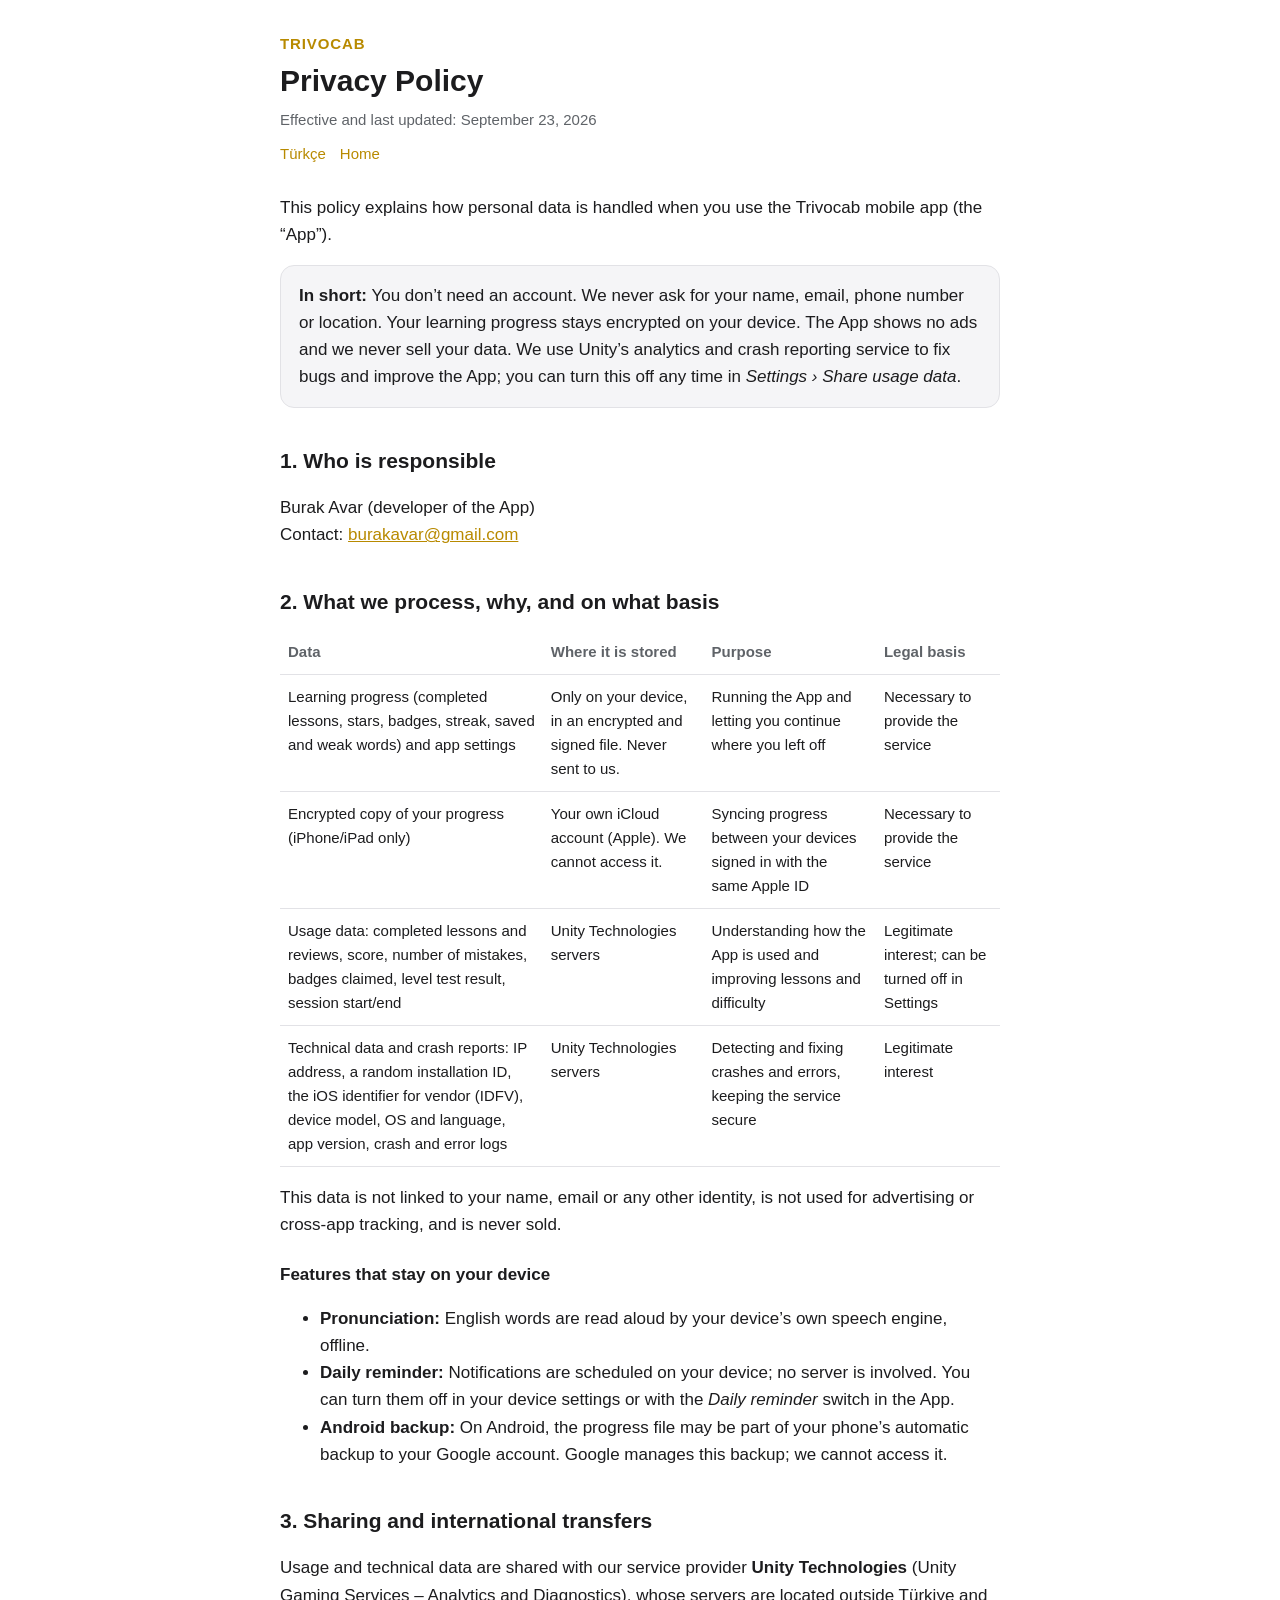
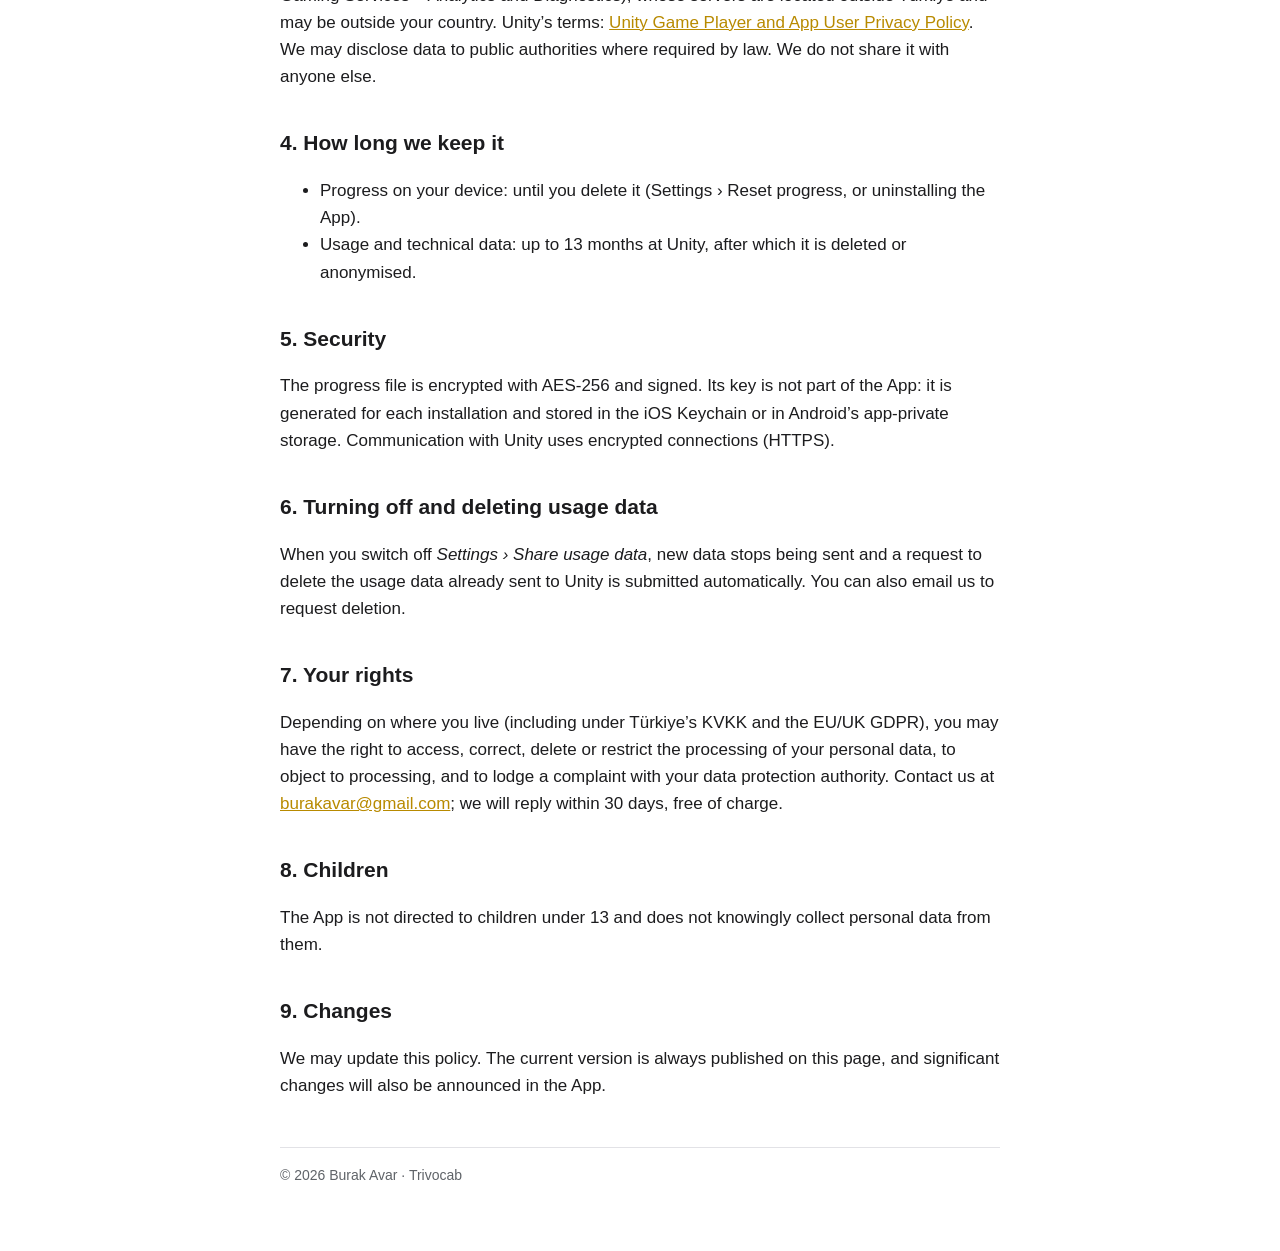
==== en.html @ c1924ae9 "Add privacy policy page for Trivocab app This file contains the privacy policy for the Trivocab mobi" ====
<!DOCTYPE html>
<html lang="en">
<head>
<meta charset="utf-8">
<meta name="viewport" content="width=device-width, initial-scale=1">
<title>Trivocab – Privacy Policy</title>
<link rel="stylesheet" href="style.css">
</head>
<body>
<main>
<header>
  <div class="brand">Trivocab</div>
  <h1>Privacy Policy</h1>
  <div class="meta">Effective and last updated: September 23, 2026</div>
  <div class="lang"><a href="tr.html">Türkçe</a><a href="index.html">Home</a></div>
</header>

<p>This policy explains how personal data is handled when you use the Trivocab mobile app (the “App”).</p>

<div class="card">
  <strong>In short:</strong> You don’t need an account. We never ask for your name, email, phone number or location. Your learning progress stays encrypted on your device. The App shows no ads and we never sell your data. We use Unity’s analytics and crash reporting service to fix bugs and improve the App; you can turn this off any time in <em>Settings › Share usage data</em>.
</div>

<h2>1. Who is responsible</h2>
<p>Burak Avar (developer of the App)<br>
Contact: <a href="mailto:burakavar@gmail.com">burakavar@gmail.com</a></p>

<h2>2. What we process, why, and on what basis</h2>
<table>
  <tr><th>Data</th><th>Where it is stored</th><th>Purpose</th><th>Legal basis</th></tr>
  <tr>
    <td>Learning progress (completed lessons, stars, badges, streak, saved and weak words) and app settings</td>
    <td>Only on your device, in an encrypted and signed file. Never sent to us.</td>
    <td>Running the App and letting you continue where you left off</td>
    <td>Necessary to provide the service</td>
  </tr>
  <tr>
    <td>Encrypted copy of your progress (iPhone/iPad only)</td>
    <td>Your own iCloud account (Apple). We cannot access it.</td>
    <td>Syncing progress between your devices signed in with the same Apple ID</td>
    <td>Necessary to provide the service</td>
  </tr>
  <tr>
    <td>Usage data: completed lessons and reviews, score, number of mistakes, badges claimed, level test result, session start/end</td>
    <td>Unity Technologies servers</td>
    <td>Understanding how the App is used and improving lessons and difficulty</td>
    <td>Legitimate interest; can be turned off in Settings</td>
  </tr>
  <tr>
    <td>Technical data and crash reports: IP address, a random installation ID, the iOS identifier for vendor (IDFV), device model, OS and language, app version, crash and error logs</td>
    <td>Unity Technologies servers</td>
    <td>Detecting and fixing crashes and errors, keeping the service secure</td>
    <td>Legitimate interest</td>
  </tr>
</table>
<p>This data is not linked to your name, email or any other identity, is not used for advertising or cross-app tracking, and is never sold.</p>

<h3>Features that stay on your device</h3>
<ul>
  <li><strong>Pronunciation:</strong> English words are read aloud by your device’s own speech engine, offline.</li>
  <li><strong>Daily reminder:</strong> Notifications are scheduled on your device; no server is involved. You can turn them off in your device settings or with the <em>Daily reminder</em> switch in the App.</li>
  <li><strong>Android backup:</strong> On Android, the progress file may be part of your phone’s automatic backup to your Google account. Google manages this backup; we cannot access it.</li>
</ul>

<h2>3. Sharing and international transfers</h2>
<p>Usage and technical data are shared with our service provider <strong>Unity Technologies</strong> (Unity Gaming Services – Analytics and Diagnostics), whose servers are located outside Türkiye and may be outside your country. Unity’s terms: <a href="https://unity.com/legal/game-player-and-app-user-privacy-policy">Unity Game Player and App User Privacy Policy</a>. We may disclose data to public authorities where required by law. We do not share it with anyone else.</p>

<h2>4. How long we keep it</h2>
<ul>
  <li>Progress on your device: until you delete it (Settings › Reset progress, or uninstalling the App).</li>
  <li>Usage and technical data: up to 13 months at Unity, after which it is deleted or anonymised.</li>
</ul>

<h2>5. Security</h2>
<p>The progress file is encrypted with AES-256 and signed. Its key is not part of the App: it is generated for each installation and stored in the iOS Keychain or in Android’s app-private storage. Communication with Unity uses encrypted connections (HTTPS).</p>

<h2>6. Turning off and deleting usage data</h2>
<p>When you switch off <em>Settings › Share usage data</em>, new data stops being sent and a request to delete the usage data already sent to Unity is submitted automatically. You can also email us to request deletion.</p>

<h2>7. Your rights</h2>
<p>Depending on where you live (including under Türkiye’s KVKK and the EU/UK GDPR), you may have the right to access, correct, delete or restrict the processing of your personal data, to object to processing, and to lodge a complaint with your data protection authority. Contact us at <a href="mailto:burakavar@gmail.com">burakavar@gmail.com</a>; we will reply within 30 days, free of charge.</p>

<h2>8. Children</h2>
<p>The App is not directed to children under 13 and does not knowingly collect personal data from them.</p>

<h2>9. Changes</h2>
<p>We may update this policy. The current version is always published on this page, and significant changes will also be announced in the App.</p>

<footer>© 2026 Burak Avar · Trivocab</footer>
</main>
</body>
</html>
---- style.css ----
:root {
  --bg: #ffffff;
  --text: #1c1c1e;
  --muted: #5f6368;
  --accent: #b88a00;
  --card: #f5f5f7;
  --line: #e2e2e6;
}
@media (prefers-color-scheme: dark) {
  :root {
    --bg: #0e0e10;
    --text: #ededf2;
    --muted: #a0a3aa;
    --accent: #f1c40f;
    --card: #1a1a1d;
    --line: #2a2a2f;
  }
}
* { box-sizing: border-box; }
body {
  margin: 0;
  background: var(--bg);
  color: var(--text);
  font: 17px/1.6 -apple-system, BlinkMacSystemFont, "Segoe UI", Roboto, Helvetica, Arial, sans-serif;
}
main { max-width: 760px; margin: 0 auto; padding: 32px 20px 64px; }
header { margin-bottom: 28px; }
.brand { color: var(--accent); font-weight: 700; font-size: 15px; letter-spacing: .06em; text-transform: uppercase; }
h1 { font-size: 30px; line-height: 1.25; margin: 6px 0 8px; }
h2 { font-size: 21px; margin: 36px 0 10px; }
h3 { font-size: 17px; margin: 22px 0 6px; }
p, li { color: var(--text); }
.meta { color: var(--muted); font-size: 15px; }
.lang { margin-top: 10px; font-size: 15px; }
.lang a { color: var(--accent); text-decoration: none; margin-right: 14px; }
.card { background: var(--card); border: 1px solid var(--line); border-radius: 14px; padding: 16px 18px; margin: 16px 0; }
table { width: 100%; border-collapse: collapse; margin: 12px 0; font-size: 15px; }
th, td { text-align: left; vertical-align: top; padding: 10px 8px; border-bottom: 1px solid var(--line); }
th { color: var(--muted); font-weight: 600; }
a { color: var(--accent); }
footer { margin-top: 48px; color: var(--muted); font-size: 14px; border-top: 1px solid var(--line); padding-top: 16px; }
.choice { display: block; background: var(--card); border: 1px solid var(--line); border-radius: 14px; padding: 18px 20px; margin: 12px 0; text-decoration: none; color: var(--text); font-weight: 600; }
.choice span { display: block; color: var(--muted); font-weight: 400; font-size: 15px; }
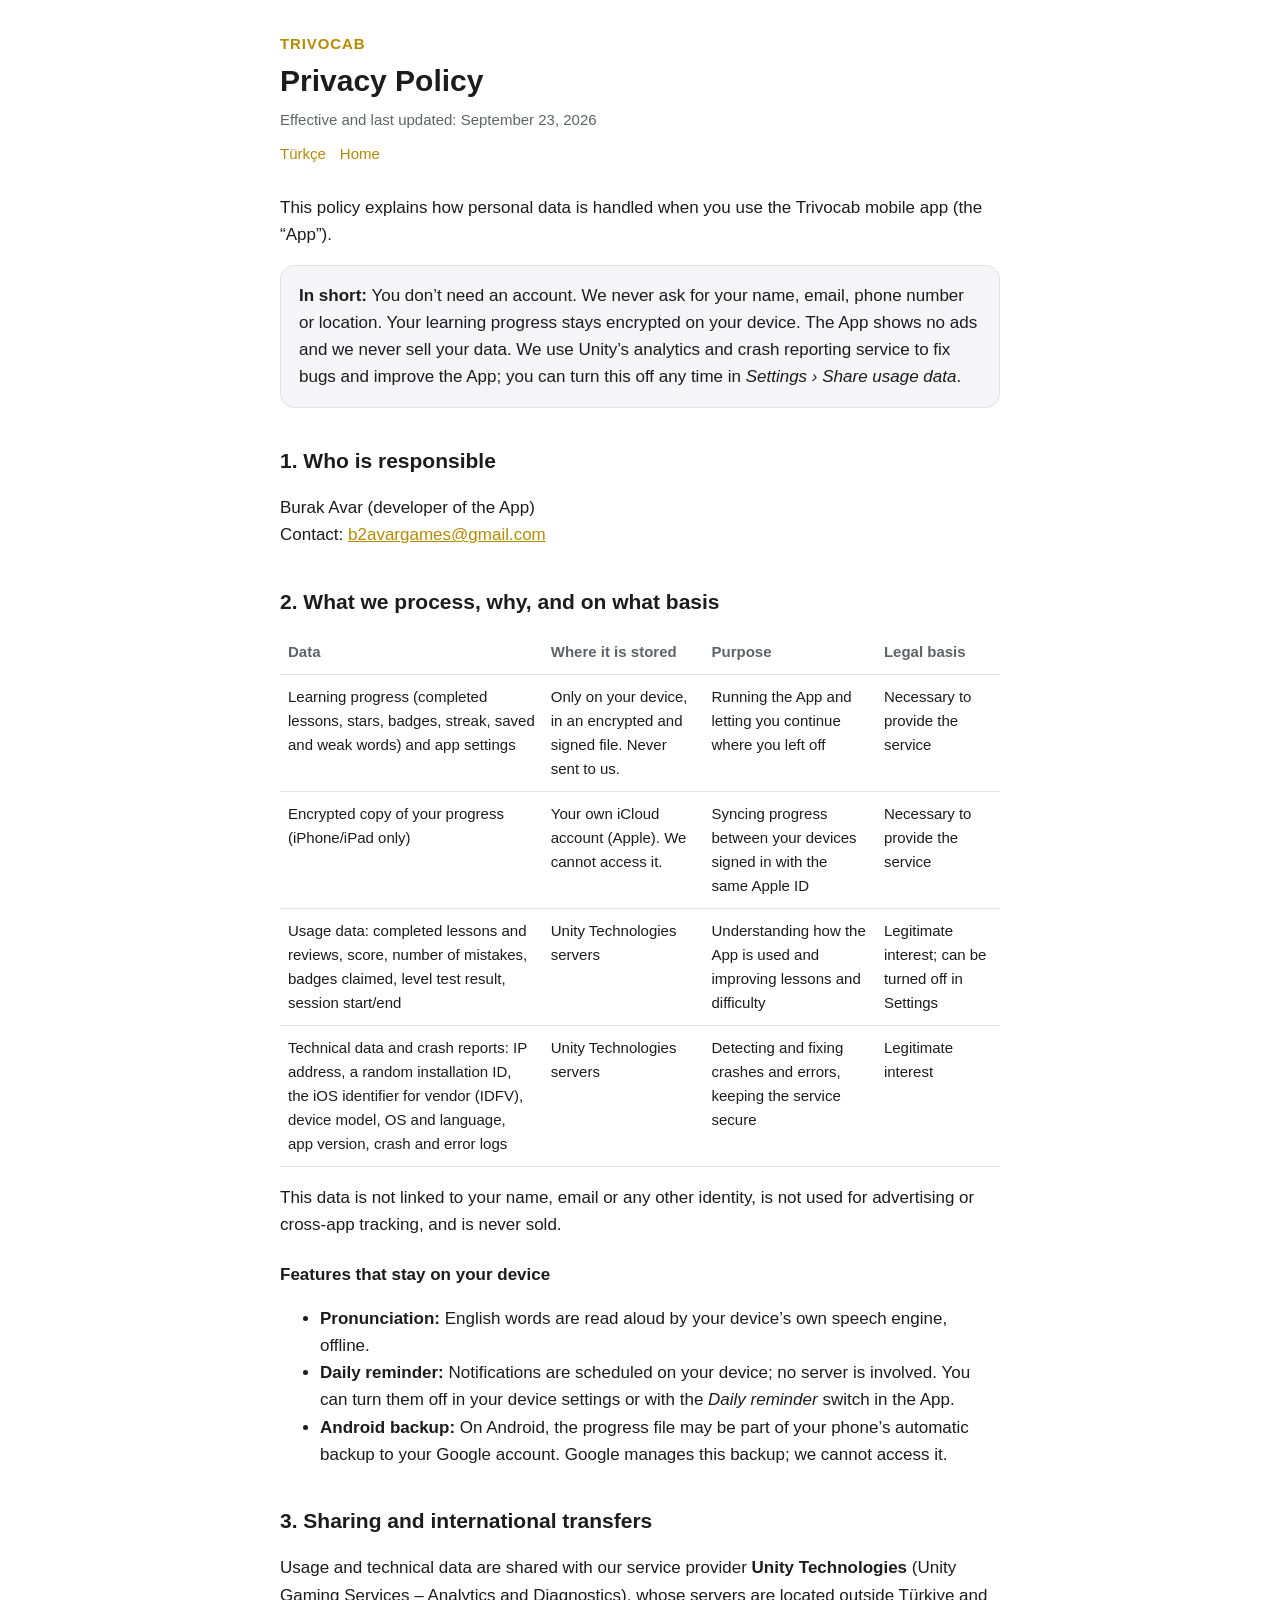
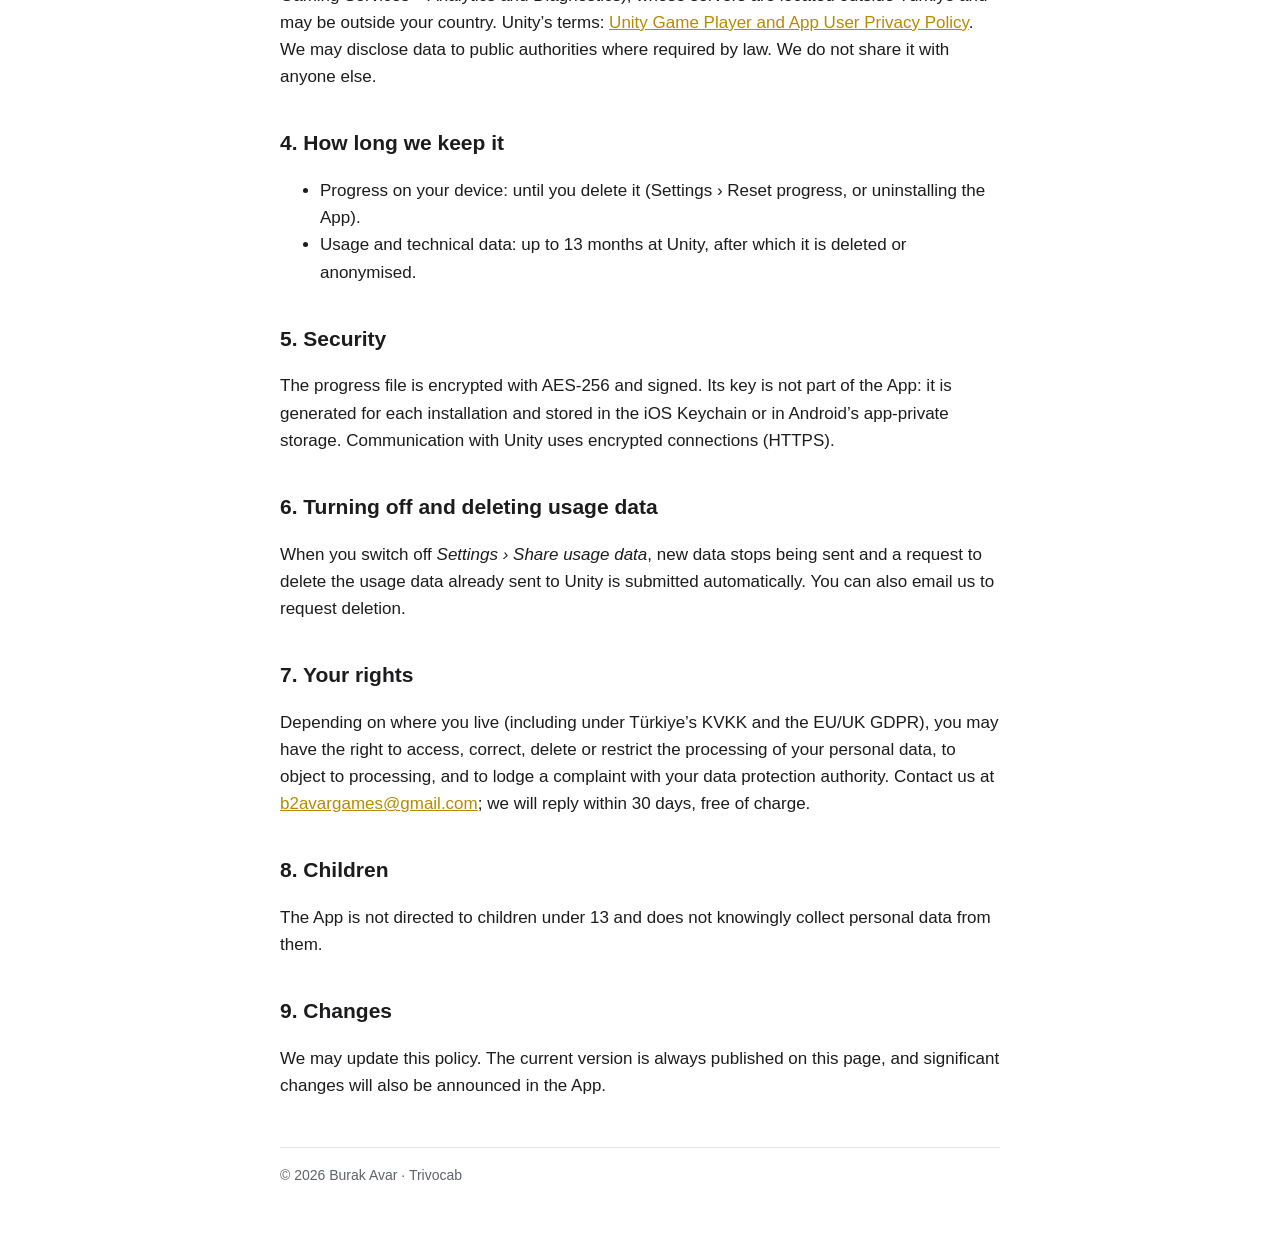
==== commit 5c2cbabc: "Update contact email in en.html" ====
--- a/en.html
+++ b/en.html
@@ -23,7 +23,7 @@
 
 <h2>1. Who is responsible</h2>
 <p>Burak Avar (developer of the App)<br>
-Contact: <a href="mailto:burakavar@gmail.com">burakavar@gmail.com</a></p>
+Contact: <a href="mailto:b2avargames@gmail.com">b2avargames@gmail.com</a></p>
 
 <h2>2. What we process, why, and on what basis</h2>
 <table>
@@ -78,7 +78,7 @@
 <p>When you switch off <em>Settings › Share usage data</em>, new data stops being sent and a request to delete the usage data already sent to Unity is submitted automatically. You can also email us to request deletion.</p>
 
 <h2>7. Your rights</h2>
-<p>Depending on where you live (including under Türkiye’s KVKK and the EU/UK GDPR), you may have the right to access, correct, delete or restrict the processing of your personal data, to object to processing, and to lodge a complaint with your data protection authority. Contact us at <a href="mailto:burakavar@gmail.com">burakavar@gmail.com</a>; we will reply within 30 days, free of charge.</p>
+<p>Depending on where you live (including under Türkiye’s KVKK and the EU/UK GDPR), you may have the right to access, correct, delete or restrict the processing of your personal data, to object to processing, and to lodge a complaint with your data protection authority. Contact us at <a href="mailto:b2avargames@gmail.com">b2avargames@gmail.com</a>; we will reply within 30 days, free of charge.</p>
 
 <h2>8. Children</h2>
 <p>The App is not directed to children under 13 and does not knowingly collect personal data from them.</p>
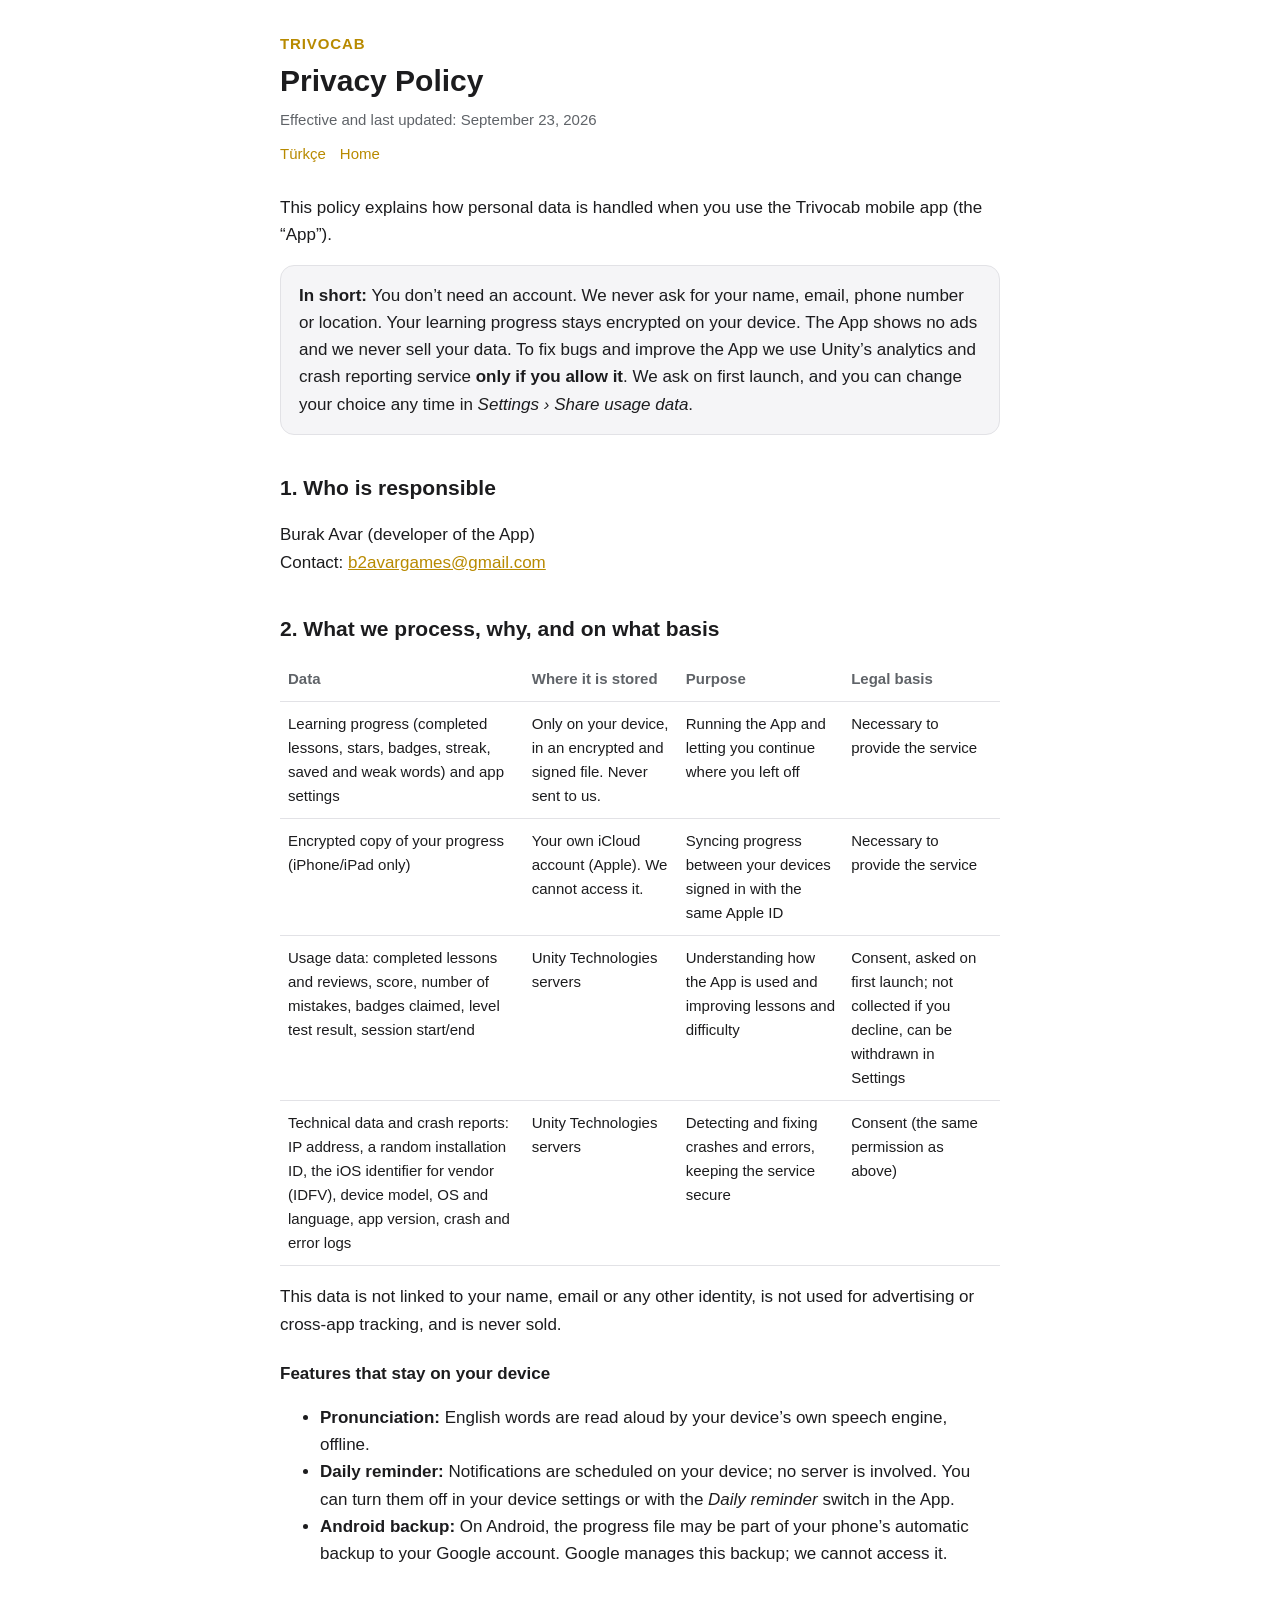
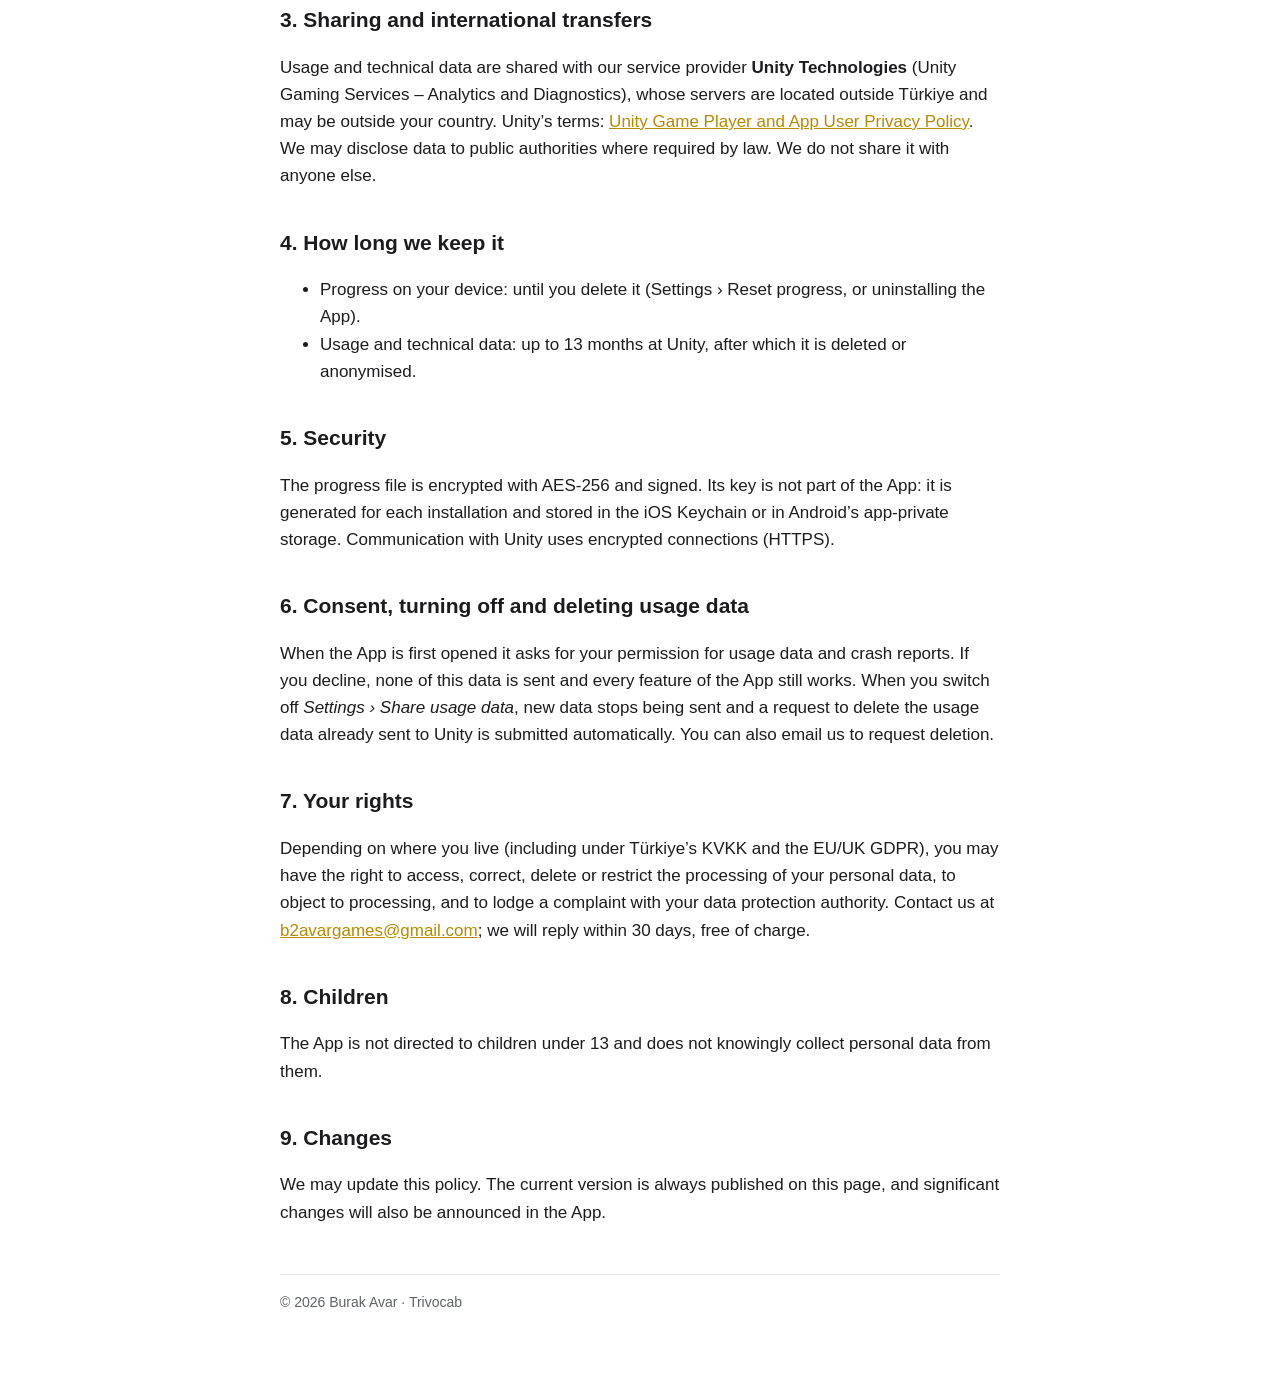
==== commit be4e77c3: "Revise privacy policy for clarity on data consent Updated the privacy policy to clarify consent for " ====
--- a/en.html
+++ b/en.html
@@ -18,7 +18,7 @@
 <p>This policy explains how personal data is handled when you use the Trivocab mobile app (the “App”).</p>
 
 <div class="card">
-  <strong>In short:</strong> You don’t need an account. We never ask for your name, email, phone number or location. Your learning progress stays encrypted on your device. The App shows no ads and we never sell your data. We use Unity’s analytics and crash reporting service to fix bugs and improve the App; you can turn this off any time in <em>Settings › Share usage data</em>.
+  <strong>In short:</strong> You don’t need an account. We never ask for your name, email, phone number or location. Your learning progress stays encrypted on your device. The App shows no ads and we never sell your data. To fix bugs and improve the App we use Unity’s analytics and crash reporting service <strong>only if you allow it</strong>. We ask on first launch, and you can change your choice any time in <em>Settings › Share usage data</em>.
 </div>
 
 <h2>1. Who is responsible</h2>
@@ -44,13 +44,13 @@
     <td>Usage data: completed lessons and reviews, score, number of mistakes, badges claimed, level test result, session start/end</td>
     <td>Unity Technologies servers</td>
     <td>Understanding how the App is used and improving lessons and difficulty</td>
-    <td>Legitimate interest; can be turned off in Settings</td>
+    <td>Consent, asked on first launch; not collected if you decline, can be withdrawn in Settings</td>
   </tr>
   <tr>
     <td>Technical data and crash reports: IP address, a random installation ID, the iOS identifier for vendor (IDFV), device model, OS and language, app version, crash and error logs</td>
     <td>Unity Technologies servers</td>
     <td>Detecting and fixing crashes and errors, keeping the service secure</td>
-    <td>Legitimate interest</td>
+    <td>Consent (the same permission as above)</td>
   </tr>
 </table>
 <p>This data is not linked to your name, email or any other identity, is not used for advertising or cross-app tracking, and is never sold.</p>
@@ -74,8 +74,8 @@
 <h2>5. Security</h2>
 <p>The progress file is encrypted with AES-256 and signed. Its key is not part of the App: it is generated for each installation and stored in the iOS Keychain or in Android’s app-private storage. Communication with Unity uses encrypted connections (HTTPS).</p>
 
-<h2>6. Turning off and deleting usage data</h2>
-<p>When you switch off <em>Settings › Share usage data</em>, new data stops being sent and a request to delete the usage data already sent to Unity is submitted automatically. You can also email us to request deletion.</p>
+<h2>6. Consent, turning off and deleting usage data</h2>
+<p>When the App is first opened it asks for your permission for usage data and crash reports. If you decline, none of this data is sent and every feature of the App still works. When you switch off <em>Settings › Share usage data</em>, new data stops being sent and a request to delete the usage data already sent to Unity is submitted automatically. You can also email us to request deletion.</p>
 
 <h2>7. Your rights</h2>
 <p>Depending on where you live (including under Türkiye’s KVKK and the EU/UK GDPR), you may have the right to access, correct, delete or restrict the processing of your personal data, to object to processing, and to lodge a complaint with your data protection authority. Contact us at <a href="mailto:b2avargames@gmail.com">b2avargames@gmail.com</a>; we will reply within 30 days, free of charge.</p>
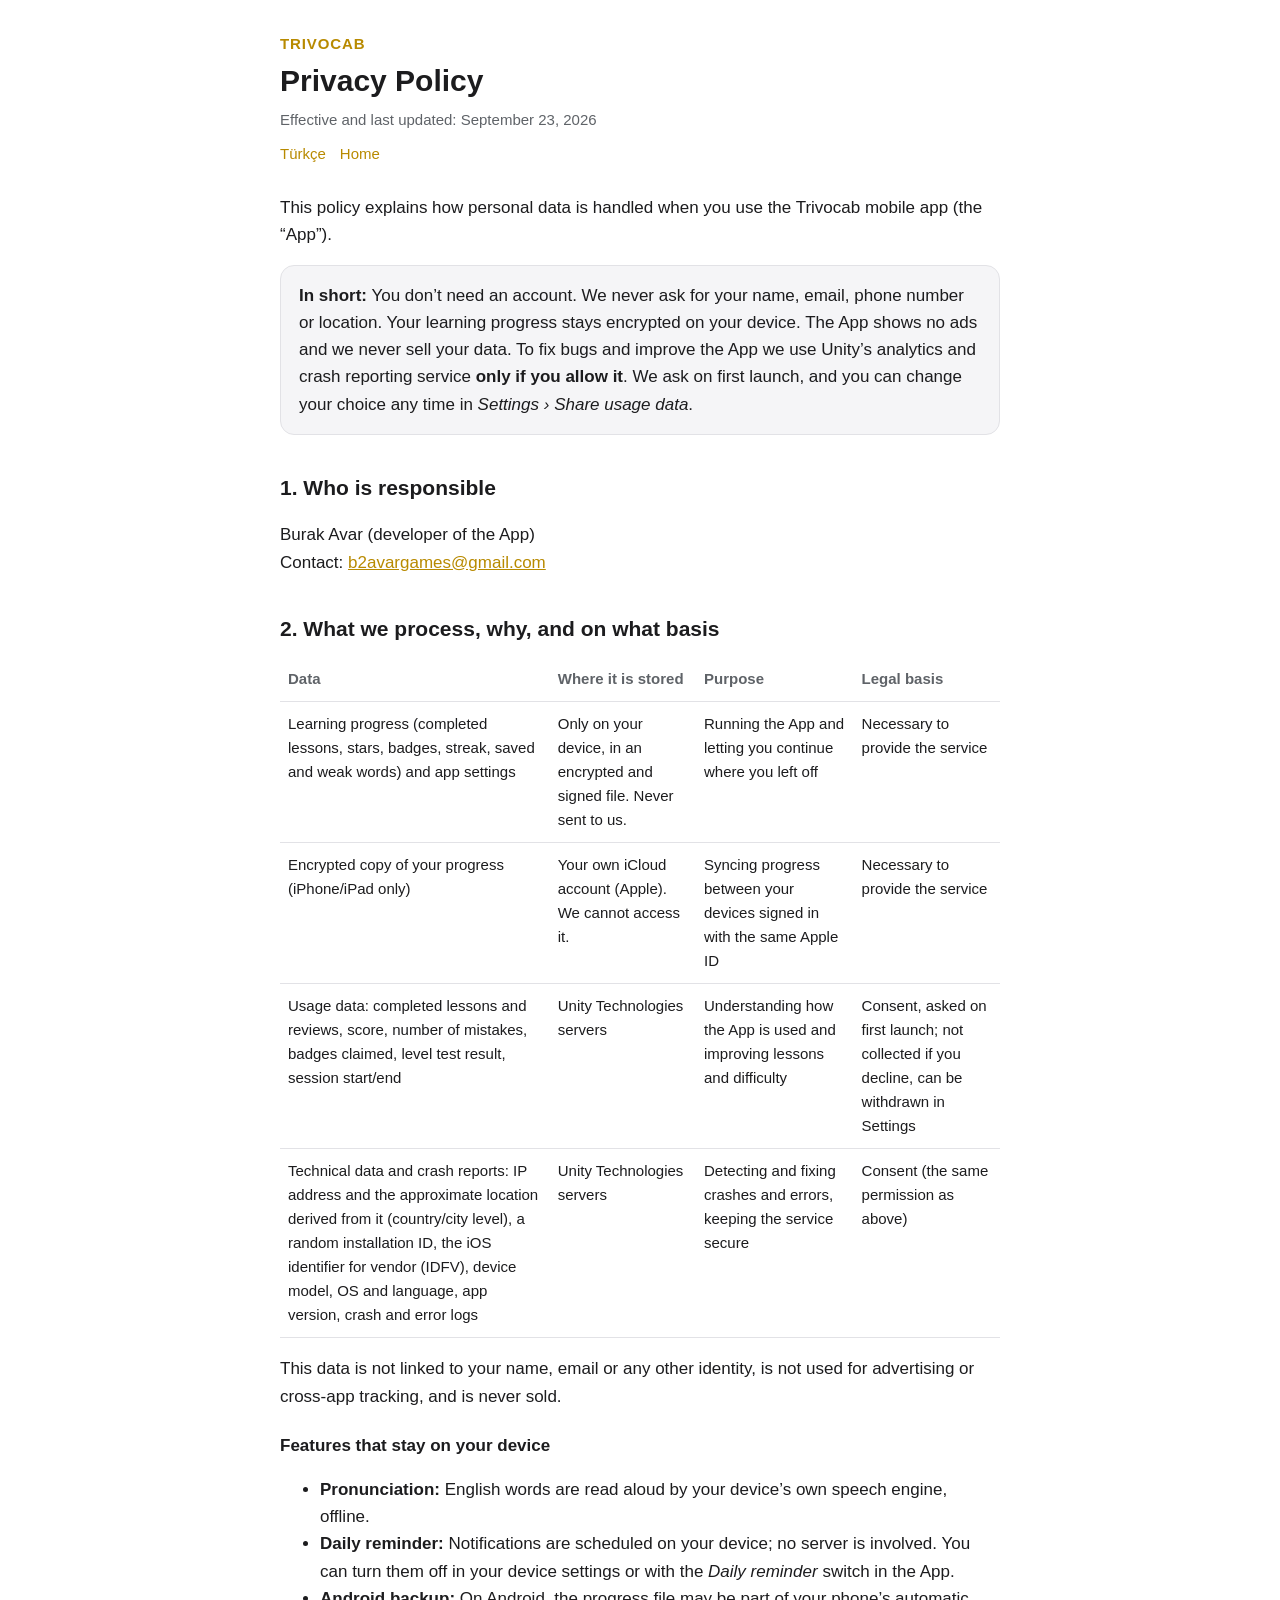
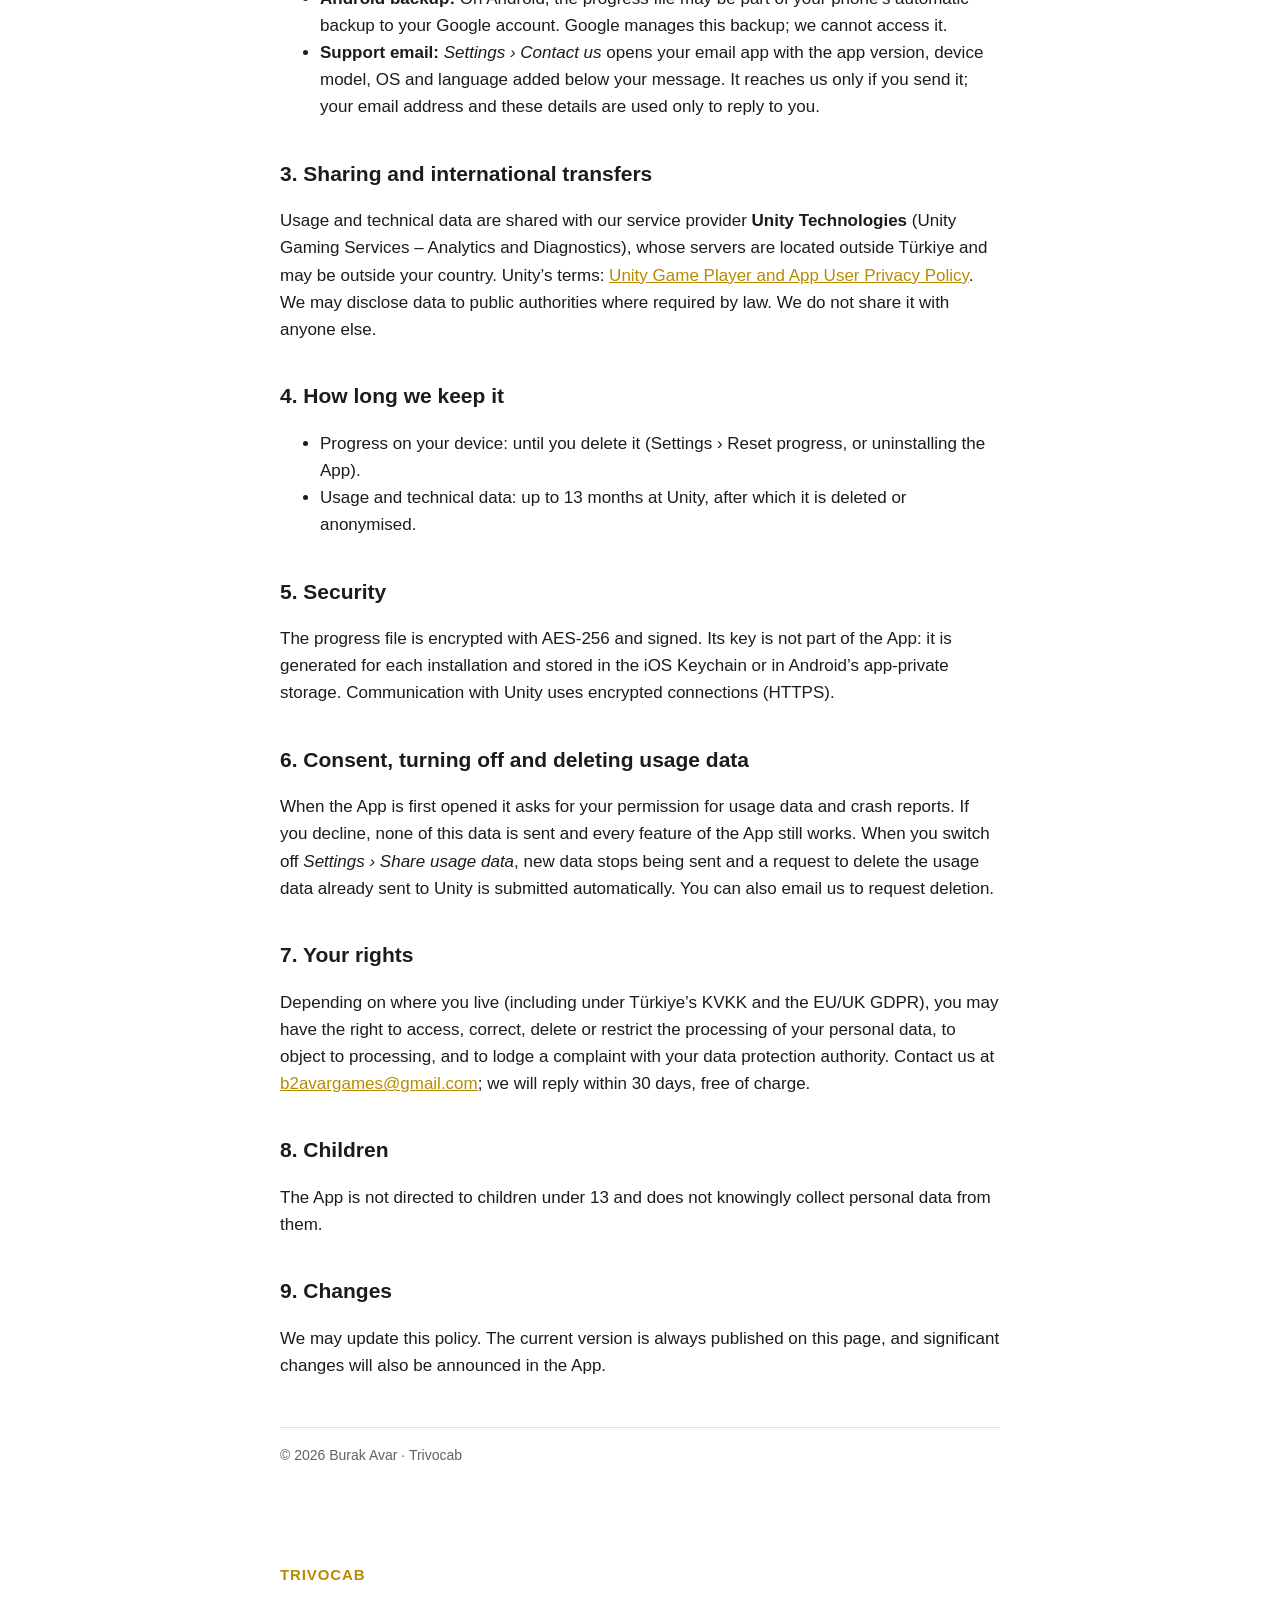
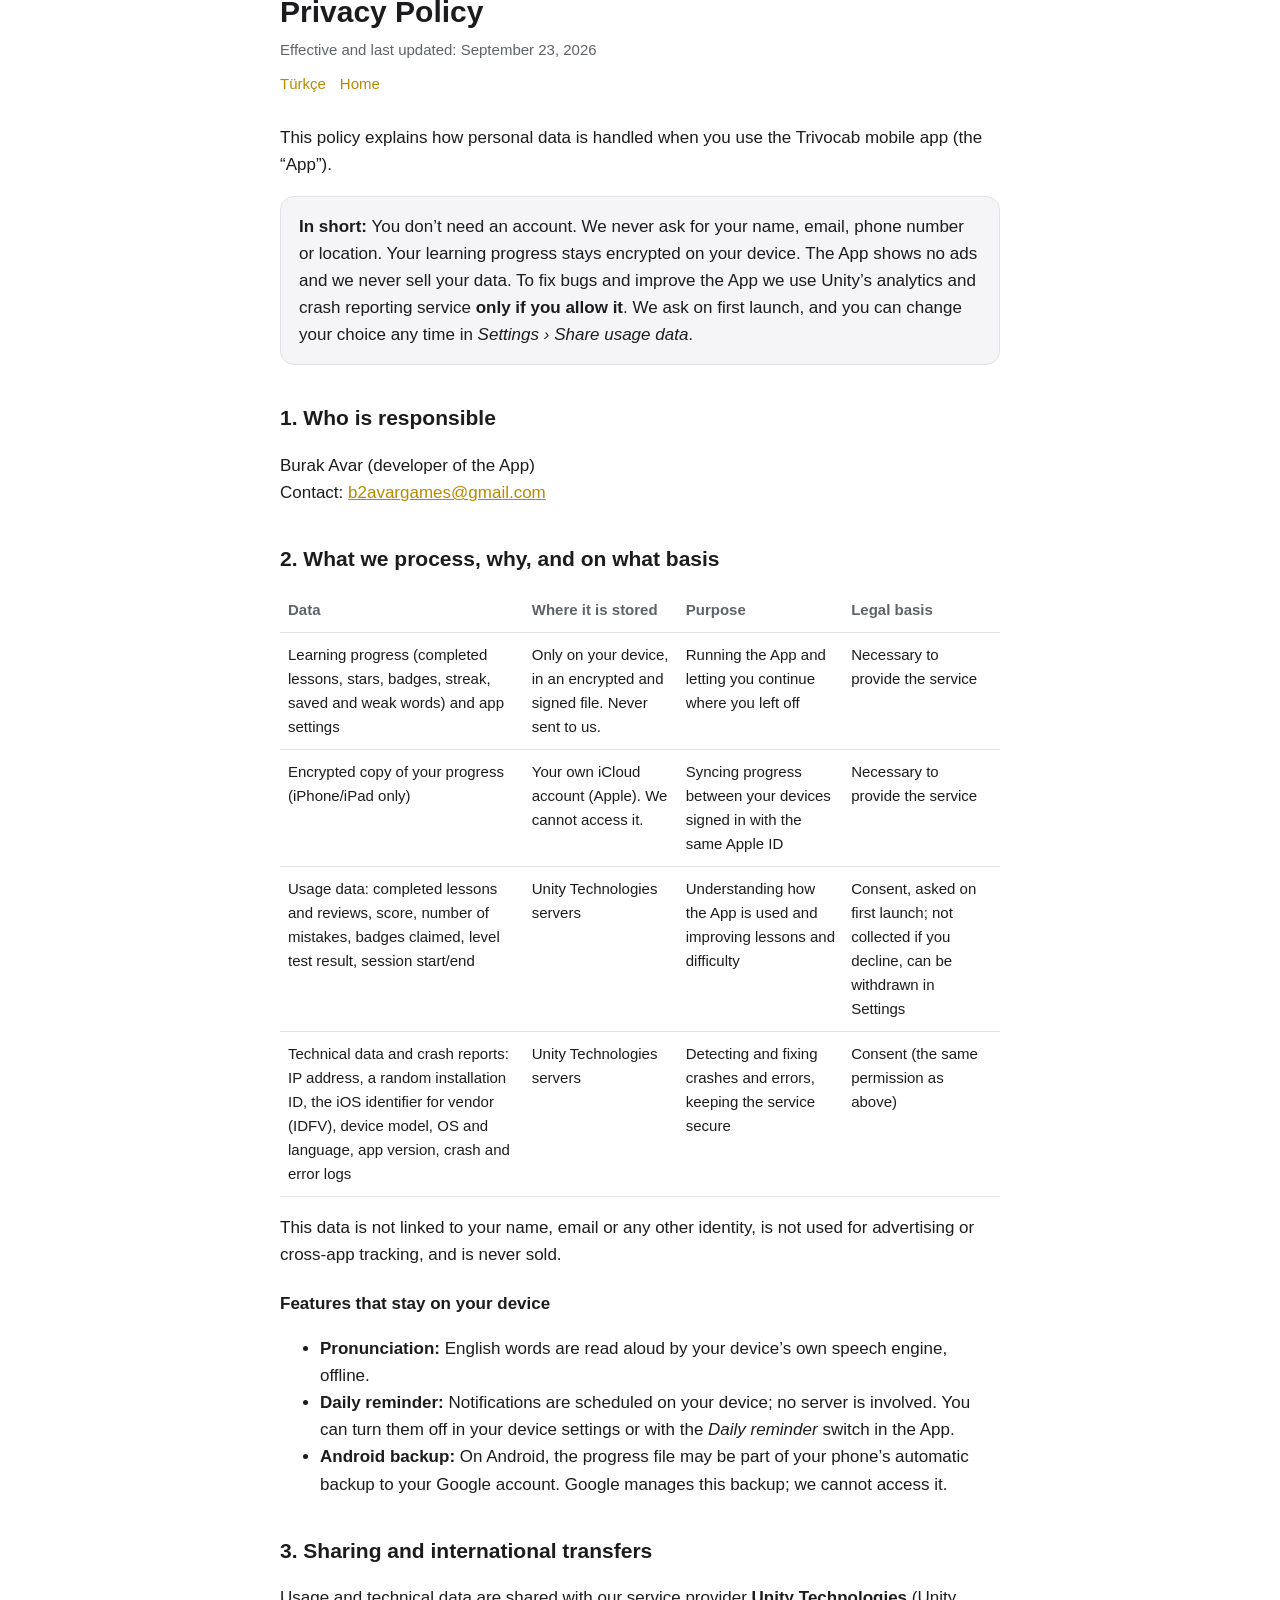
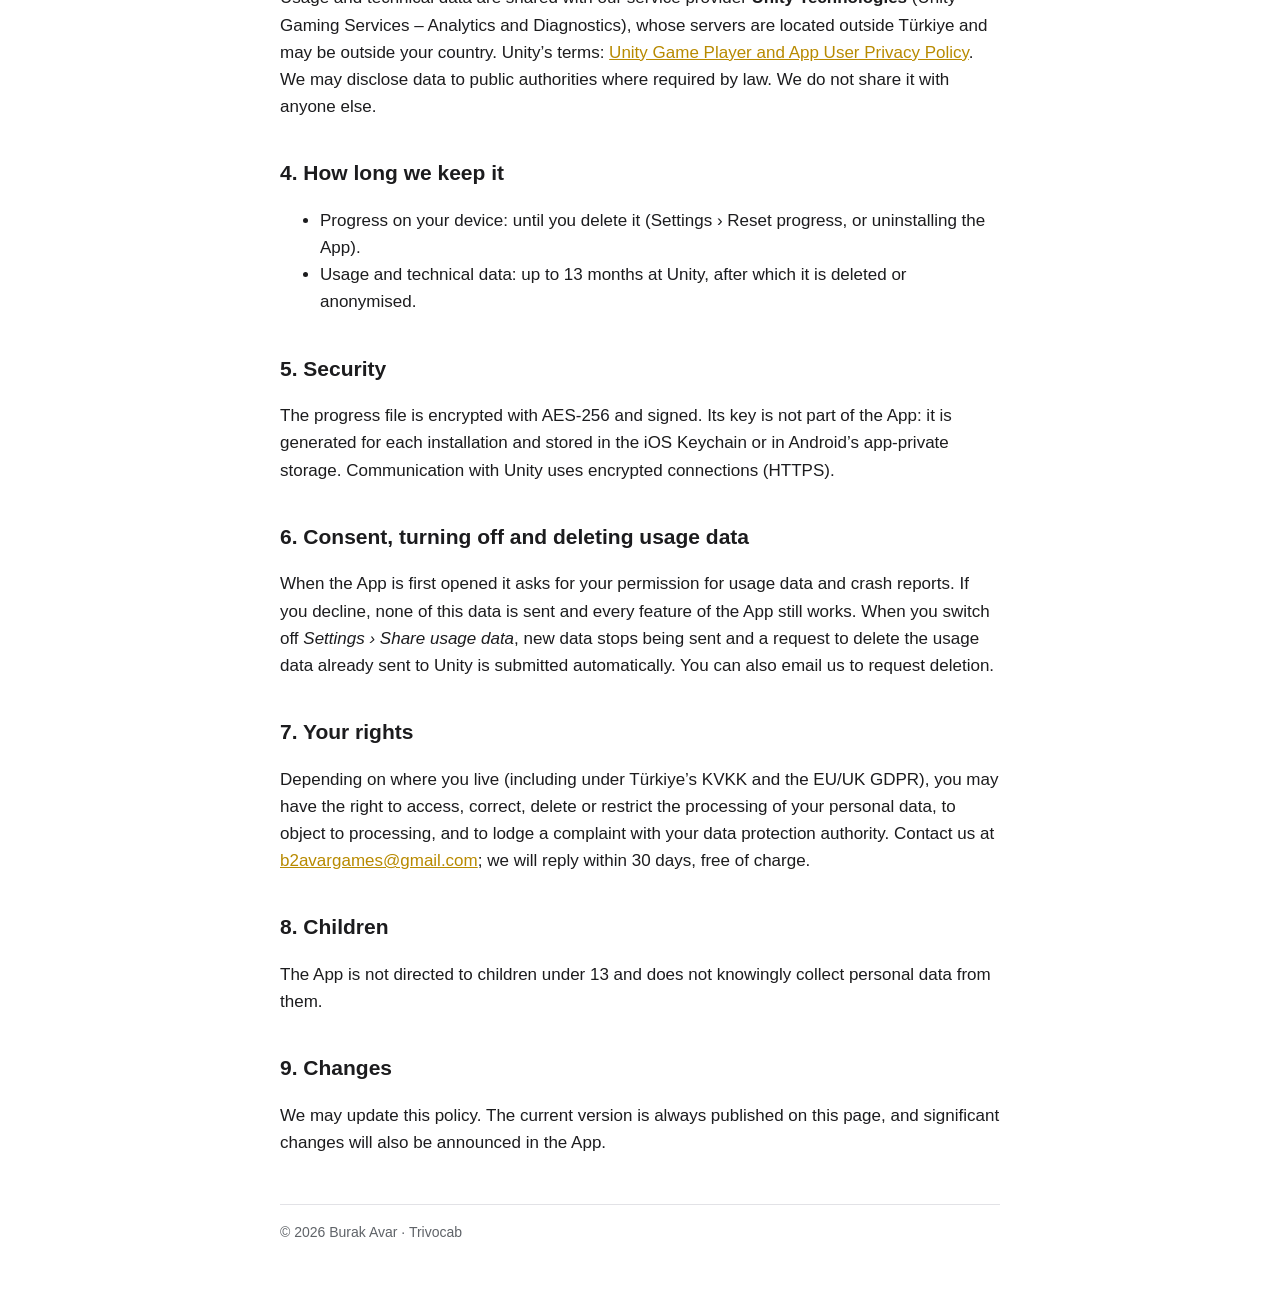
==== commit f6d268b1: "Approximate location and support email details added" ====
--- a/en.html
+++ b/en.html
@@ -1,3 +1,96 @@
+<!DOCTYPE html>
+<html lang="en">
+<head>
+<meta charset="utf-8">
+<meta name="viewport" content="width=device-width, initial-scale=1">
+<title>Trivocab – Privacy Policy</title>
+<link rel="stylesheet" href="style.css">
+</head>
+<body>
+<main>
+<header>
+  <div class="brand">Trivocab</div>
+  <h1>Privacy Policy</h1>
+  <div class="meta">Effective and last updated: September 23, 2026</div>
+  <div class="lang"><a href="tr.html">Türkçe</a><a href="index.html">Home</a></div>
+</header>
+
+<p>This policy explains how personal data is handled when you use the Trivocab mobile app (the “App”).</p>
+
+<div class="card">
+  <strong>In short:</strong> You don’t need an account. We never ask for your name, email, phone number or location. Your learning progress stays encrypted on your device. The App shows no ads and we never sell your data. To fix bugs and improve the App we use Unity’s analytics and crash reporting service <strong>only if you allow it</strong>. We ask on first launch, and you can change your choice any time in <em>Settings › Share usage data</em>.
+</div>
+
+<h2>1. Who is responsible</h2>
+<p>Burak Avar (developer of the App)<br>
+Contact: <a href="mailto:b2avargames@gmail.com">b2avargames@gmail.com</a></p>
+
+<h2>2. What we process, why, and on what basis</h2>
+<table>
+  <tr><th>Data</th><th>Where it is stored</th><th>Purpose</th><th>Legal basis</th></tr>
+  <tr>
+    <td>Learning progress (completed lessons, stars, badges, streak, saved and weak words) and app settings</td>
+    <td>Only on your device, in an encrypted and signed file. Never sent to us.</td>
+    <td>Running the App and letting you continue where you left off</td>
+    <td>Necessary to provide the service</td>
+  </tr>
+  <tr>
+    <td>Encrypted copy of your progress (iPhone/iPad only)</td>
+    <td>Your own iCloud account (Apple). We cannot access it.</td>
+    <td>Syncing progress between your devices signed in with the same Apple ID</td>
+    <td>Necessary to provide the service</td>
+  </tr>
+  <tr>
+    <td>Usage data: completed lessons and reviews, score, number of mistakes, badges claimed, level test result, session start/end</td>
+    <td>Unity Technologies servers</td>
+    <td>Understanding how the App is used and improving lessons and difficulty</td>
+    <td>Consent, asked on first launch; not collected if you decline, can be withdrawn in Settings</td>
+  </tr>
+  <tr>
+    <td>Technical data and crash reports: IP address and the approximate location derived from it (country/city level), a random installation ID, the iOS identifier for vendor (IDFV), device model, OS and language, app version, crash and error logs</td>
+    <td>Unity Technologies servers</td>
+    <td>Detecting and fixing crashes and errors, keeping the service secure</td>
+    <td>Consent (the same permission as above)</td>
+  </tr>
+</table>
+<p>This data is not linked to your name, email or any other identity, is not used for advertising or cross-app tracking, and is never sold.</p>
+
+<h3>Features that stay on your device</h3>
+<ul>
+  <li><strong>Pronunciation:</strong> English words are read aloud by your device’s own speech engine, offline.</li>
+  <li><strong>Daily reminder:</strong> Notifications are scheduled on your device; no server is involved. You can turn them off in your device settings or with the <em>Daily reminder</em> switch in the App.</li>
+  <li><strong>Android backup:</strong> On Android, the progress file may be part of your phone’s automatic backup to your Google account. Google manages this backup; we cannot access it.</li>
+  <li><strong>Support email:</strong> <em>Settings › Contact us</em> opens your email app with the app version, device model, OS and language added below your message. It reaches us only if you send it; your email address and these details are used only to reply to you.</li>
+</ul>
+
+<h2>3. Sharing and international transfers</h2>
+<p>Usage and technical data are shared with our service provider <strong>Unity Technologies</strong> (Unity Gaming Services – Analytics and Diagnostics), whose servers are located outside Türkiye and may be outside your country. Unity’s terms: <a href="https://unity.com/legal/game-player-and-app-user-privacy-policy">Unity Game Player and App User Privacy Policy</a>. We may disclose data to public authorities where required by law. We do not share it with anyone else.</p>
+
+<h2>4. How long we keep it</h2>
+<ul>
+  <li>Progress on your device: until you delete it (Settings › Reset progress, or uninstalling the App).</li>
+  <li>Usage and technical data: up to 13 months at Unity, after which it is deleted or anonymised.</li>
+</ul>
+
+<h2>5. Security</h2>
+<p>The progress file is encrypted with AES-256 and signed. Its key is not part of the App: it is generated for each installation and stored in the iOS Keychain or in Android’s app-private storage. Communication with Unity uses encrypted connections (HTTPS).</p>
+
+<h2>6. Consent, turning off and deleting usage data</h2>
+<p>When the App is first opened it asks for your permission for usage data and crash reports. If you decline, none of this data is sent and every feature of the App still works. When you switch off <em>Settings › Share usage data</em>, new data stops being sent and a request to delete the usage data already sent to Unity is submitted automatically. You can also email us to request deletion.</p>
+
+<h2>7. Your rights</h2>
+<p>Depending on where you live (including under Türkiye’s KVKK and the EU/UK GDPR), you may have the right to access, correct, delete or restrict the processing of your personal data, to object to processing, and to lodge a complaint with your data protection authority. Contact us at <a href="mailto:b2avargames@gmail.com">b2avargames@gmail.com</a>; we will reply within 30 days, free of charge.</p>
+
+<h2>8. Children</h2>
+<p>The App is not directed to children under 13 and does not knowingly collect personal data from them.</p>
+
+<h2>9. Changes</h2>
+<p>We may update this policy. The current version is always published on this page, and significant changes will also be announced in the App.</p>
+
+<footer>© 2026 Burak Avar · Trivocab</footer>
+</main>
+</body>
+</html>
 <!DOCTYPE html>
 <html lang="en">
 <head>
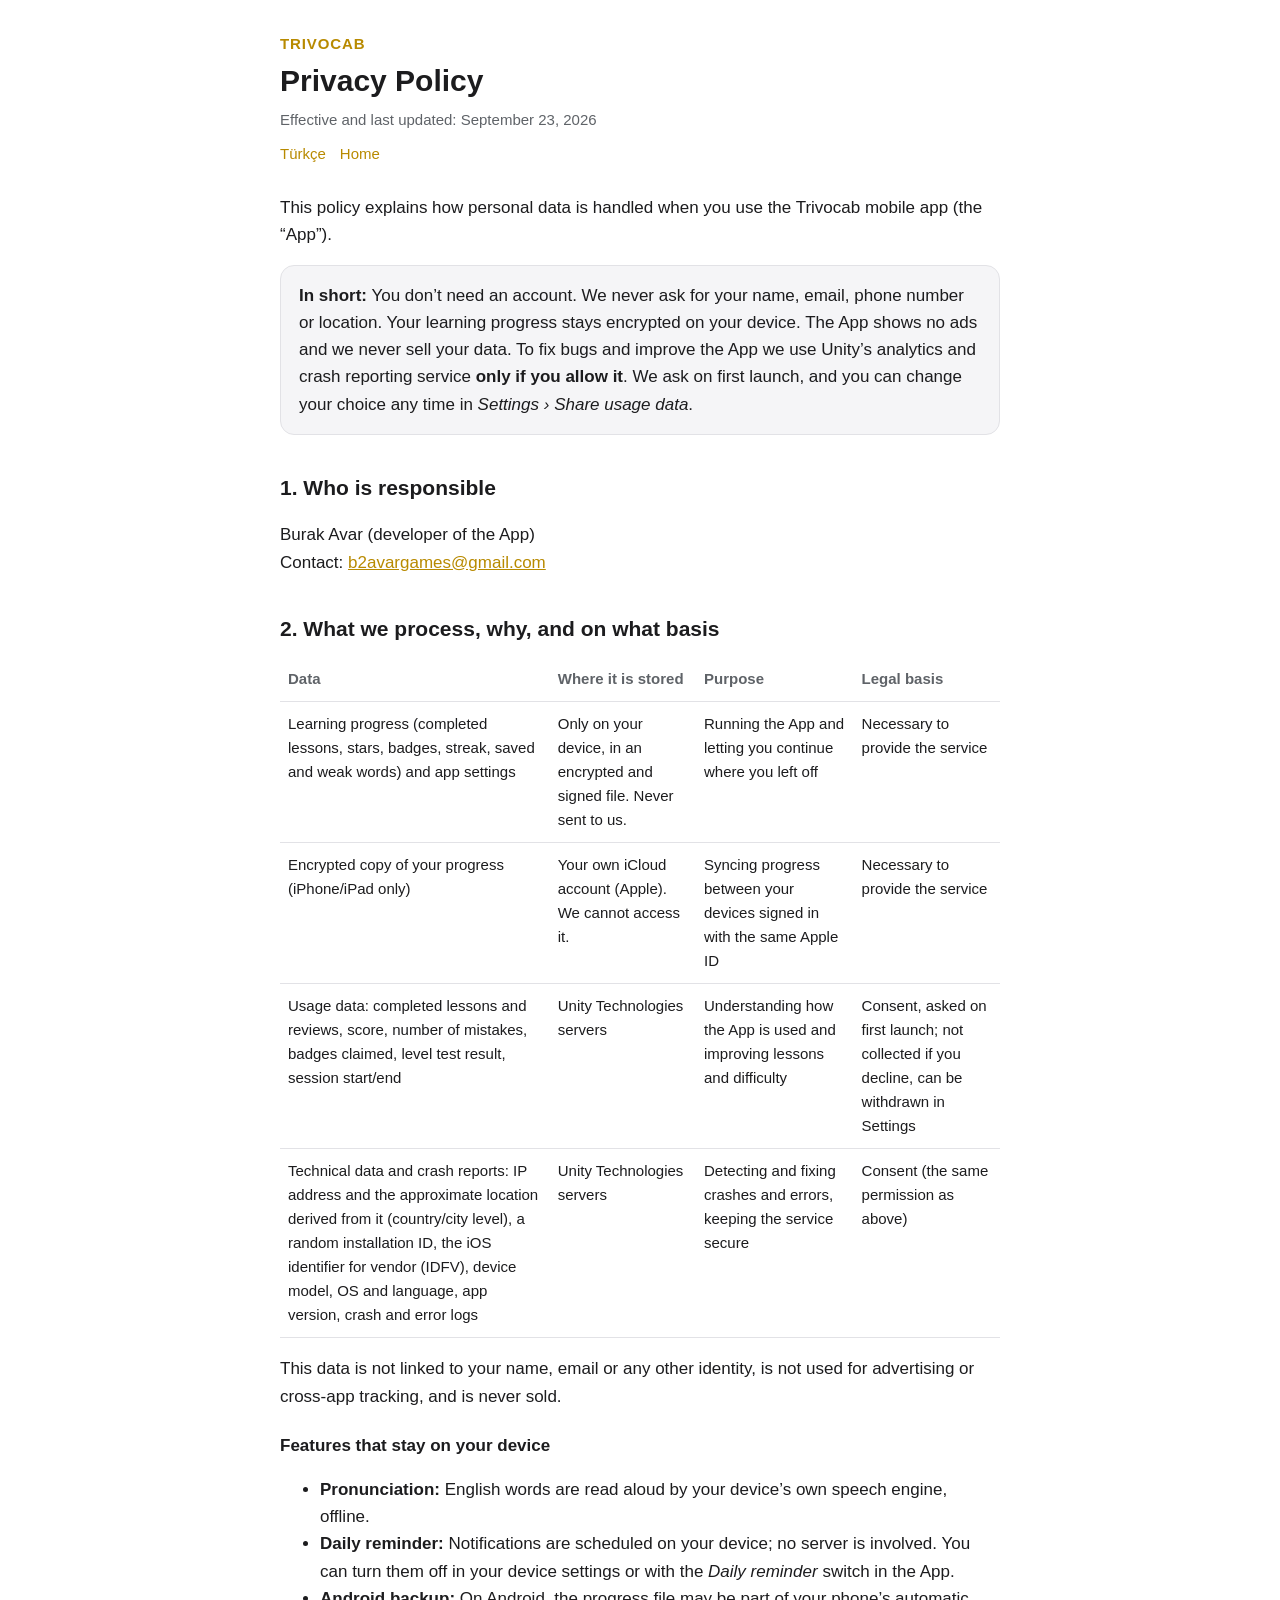
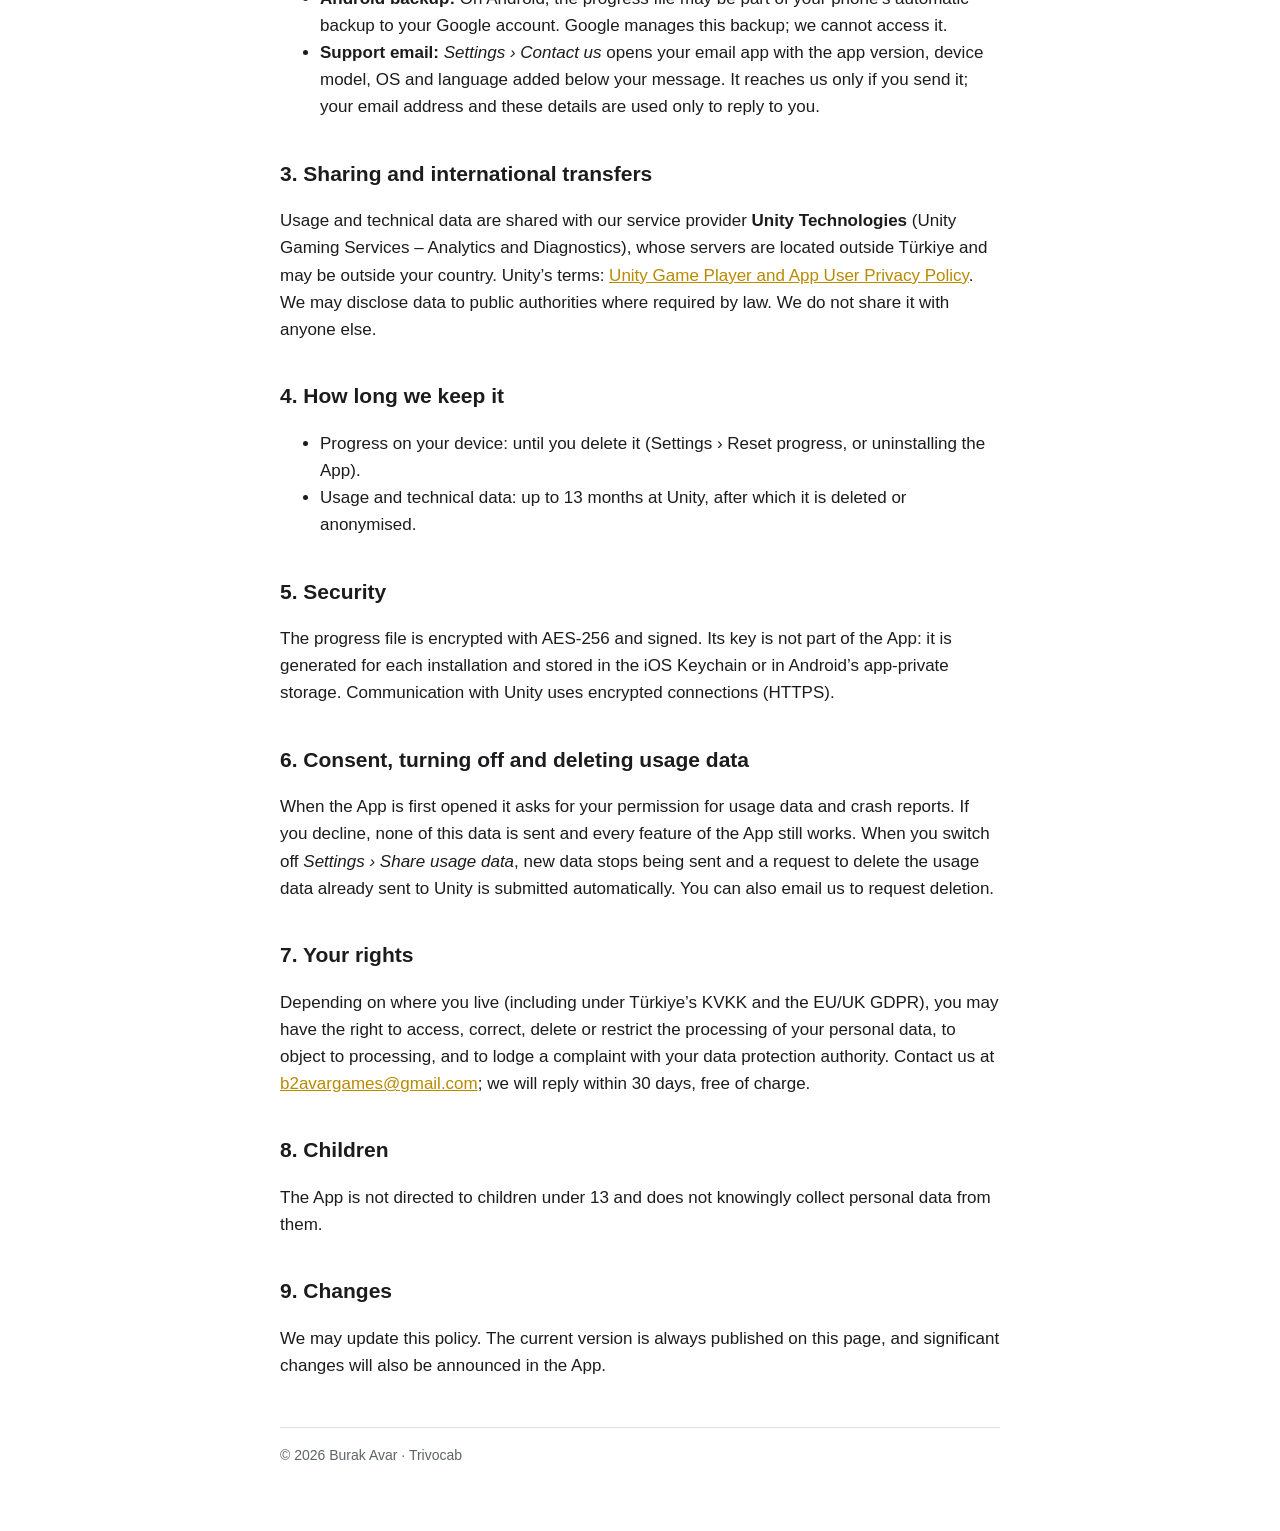
==== commit ebf6fa2e: "Remove duplicated content; approximate location and support email details" ====
--- a/en.html
+++ b/en.html
@@ -91,95 +91,3 @@
 </main>
 </body>
 </html>
-<!DOCTYPE html>
-<html lang="en">
-<head>
-<meta charset="utf-8">
-<meta name="viewport" content="width=device-width, initial-scale=1">
-<title>Trivocab – Privacy Policy</title>
-<link rel="stylesheet" href="style.css">
-</head>
-<body>
-<main>
-<header>
-  <div class="brand">Trivocab</div>
-  <h1>Privacy Policy</h1>
-  <div class="meta">Effective and last updated: September 23, 2026</div>
-  <div class="lang"><a href="tr.html">Türkçe</a><a href="index.html">Home</a></div>
-</header>
-
-<p>This policy explains how personal data is handled when you use the Trivocab mobile app (the “App”).</p>
-
-<div class="card">
-  <strong>In short:</strong> You don’t need an account. We never ask for your name, email, phone number or location. Your learning progress stays encrypted on your device. The App shows no ads and we never sell your data. To fix bugs and improve the App we use Unity’s analytics and crash reporting service <strong>only if you allow it</strong>. We ask on first launch, and you can change your choice any time in <em>Settings › Share usage data</em>.
-</div>
-
-<h2>1. Who is responsible</h2>
-<p>Burak Avar (developer of the App)<br>
-Contact: <a href="mailto:b2avargames@gmail.com">b2avargames@gmail.com</a></p>
-
-<h2>2. What we process, why, and on what basis</h2>
-<table>
-  <tr><th>Data</th><th>Where it is stored</th><th>Purpose</th><th>Legal basis</th></tr>
-  <tr>
-    <td>Learning progress (completed lessons, stars, badges, streak, saved and weak words) and app settings</td>
-    <td>Only on your device, in an encrypted and signed file. Never sent to us.</td>
-    <td>Running the App and letting you continue where you left off</td>
-    <td>Necessary to provide the service</td>
-  </tr>
-  <tr>
-    <td>Encrypted copy of your progress (iPhone/iPad only)</td>
-    <td>Your own iCloud account (Apple). We cannot access it.</td>
-    <td>Syncing progress between your devices signed in with the same Apple ID</td>
-    <td>Necessary to provide the service</td>
-  </tr>
-  <tr>
-    <td>Usage data: completed lessons and reviews, score, number of mistakes, badges claimed, level test result, session start/end</td>
-    <td>Unity Technologies servers</td>
-    <td>Understanding how the App is used and improving lessons and difficulty</td>
-    <td>Consent, asked on first launch; not collected if you decline, can be withdrawn in Settings</td>
-  </tr>
-  <tr>
-    <td>Technical data and crash reports: IP address, a random installation ID, the iOS identifier for vendor (IDFV), device model, OS and language, app version, crash and error logs</td>
-    <td>Unity Technologies servers</td>
-    <td>Detecting and fixing crashes and errors, keeping the service secure</td>
-    <td>Consent (the same permission as above)</td>
-  </tr>
-</table>
-<p>This data is not linked to your name, email or any other identity, is not used for advertising or cross-app tracking, and is never sold.</p>
-
-<h3>Features that stay on your device</h3>
-<ul>
-  <li><strong>Pronunciation:</strong> English words are read aloud by your device’s own speech engine, offline.</li>
-  <li><strong>Daily reminder:</strong> Notifications are scheduled on your device; no server is involved. You can turn them off in your device settings or with the <em>Daily reminder</em> switch in the App.</li>
-  <li><strong>Android backup:</strong> On Android, the progress file may be part of your phone’s automatic backup to your Google account. Google manages this backup; we cannot access it.</li>
-</ul>
-
-<h2>3. Sharing and international transfers</h2>
-<p>Usage and technical data are shared with our service provider <strong>Unity Technologies</strong> (Unity Gaming Services – Analytics and Diagnostics), whose servers are located outside Türkiye and may be outside your country. Unity’s terms: <a href="https://unity.com/legal/game-player-and-app-user-privacy-policy">Unity Game Player and App User Privacy Policy</a>. We may disclose data to public authorities where required by law. We do not share it with anyone else.</p>
-
-<h2>4. How long we keep it</h2>
-<ul>
-  <li>Progress on your device: until you delete it (Settings › Reset progress, or uninstalling the App).</li>
-  <li>Usage and technical data: up to 13 months at Unity, after which it is deleted or anonymised.</li>
-</ul>
-
-<h2>5. Security</h2>
-<p>The progress file is encrypted with AES-256 and signed. Its key is not part of the App: it is generated for each installation and stored in the iOS Keychain or in Android’s app-private storage. Communication with Unity uses encrypted connections (HTTPS).</p>
-
-<h2>6. Consent, turning off and deleting usage data</h2>
-<p>When the App is first opened it asks for your permission for usage data and crash reports. If you decline, none of this data is sent and every feature of the App still works. When you switch off <em>Settings › Share usage data</em>, new data stops being sent and a request to delete the usage data already sent to Unity is submitted automatically. You can also email us to request deletion.</p>
-
-<h2>7. Your rights</h2>
-<p>Depending on where you live (including under Türkiye’s KVKK and the EU/UK GDPR), you may have the right to access, correct, delete or restrict the processing of your personal data, to object to processing, and to lodge a complaint with your data protection authority. Contact us at <a href="mailto:b2avargames@gmail.com">b2avargames@gmail.com</a>; we will reply within 30 days, free of charge.</p>
-
-<h2>8. Children</h2>
-<p>The App is not directed to children under 13 and does not knowingly collect personal data from them.</p>
-
-<h2>9. Changes</h2>
-<p>We may update this policy. The current version is always published on this page, and significant changes will also be announced in the App.</p>
-
-<footer>© 2026 Burak Avar · Trivocab</footer>
-</main>
-</body>
-</html>
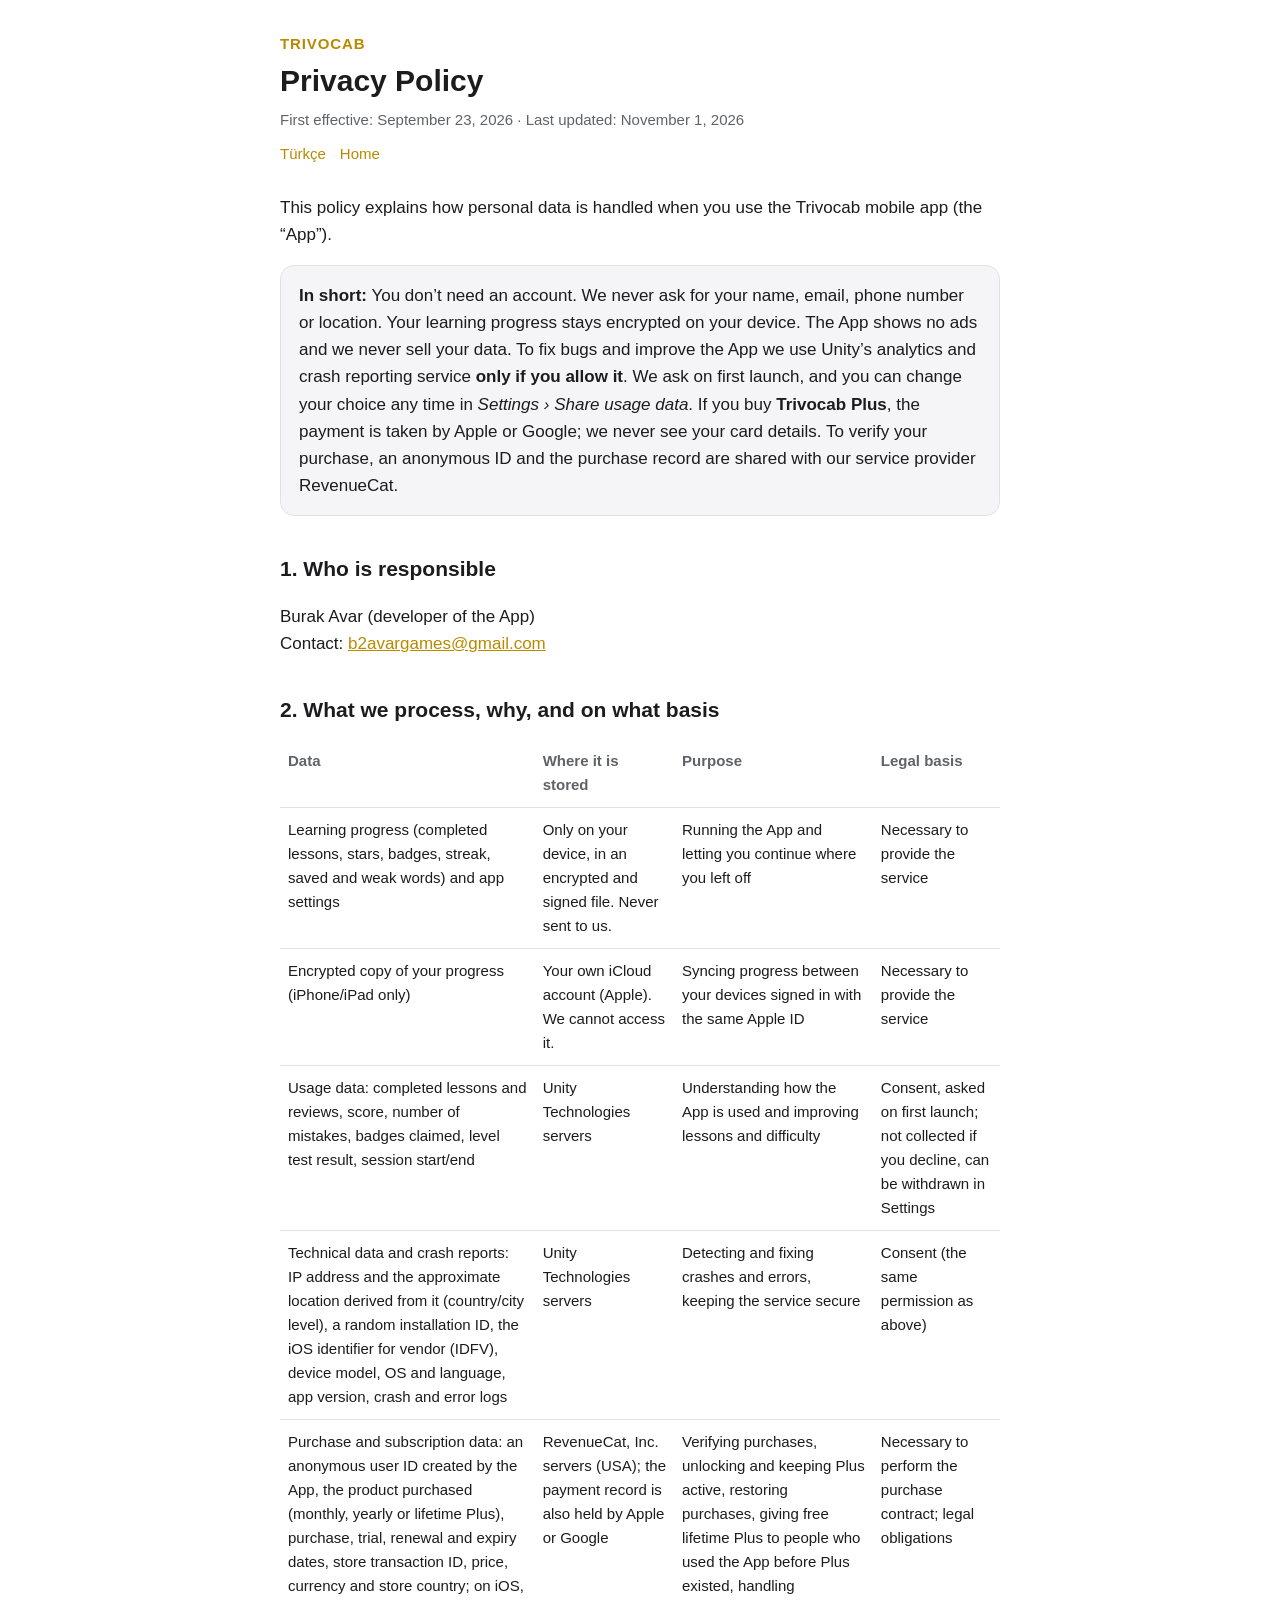
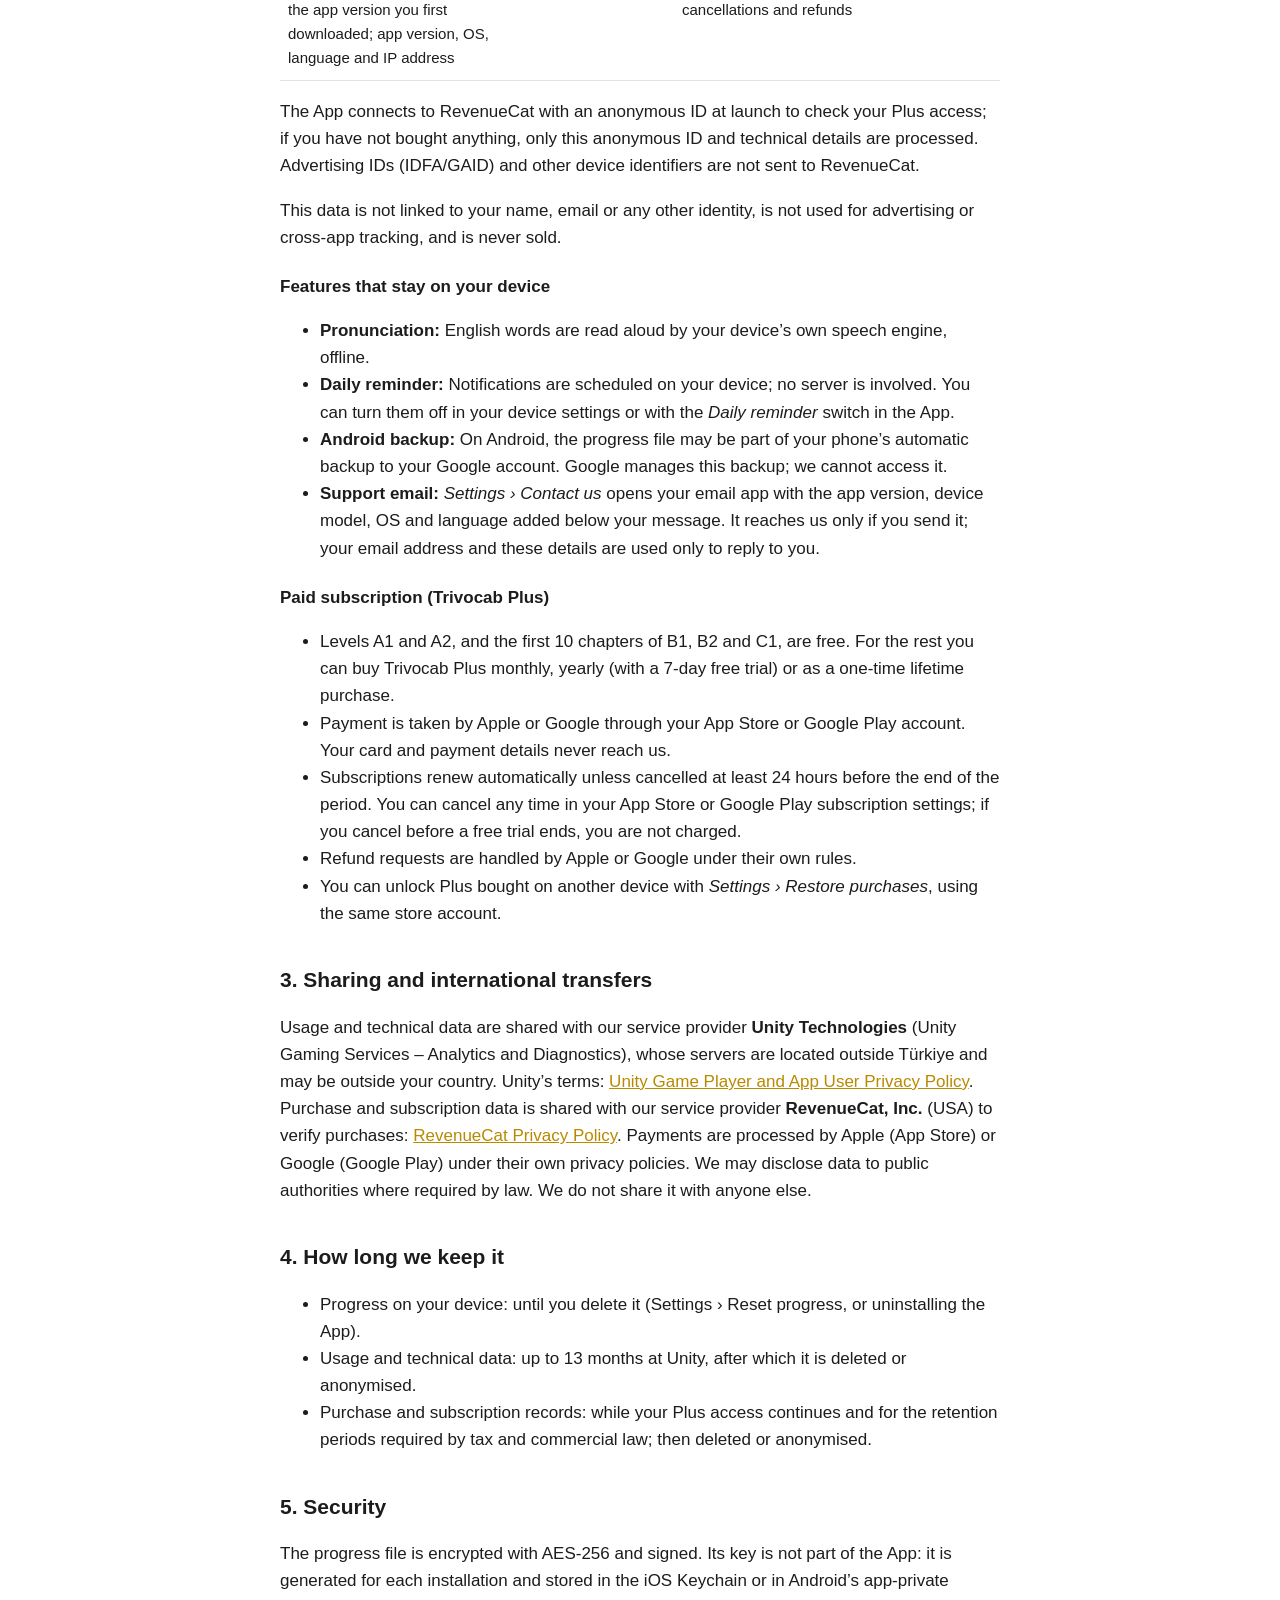
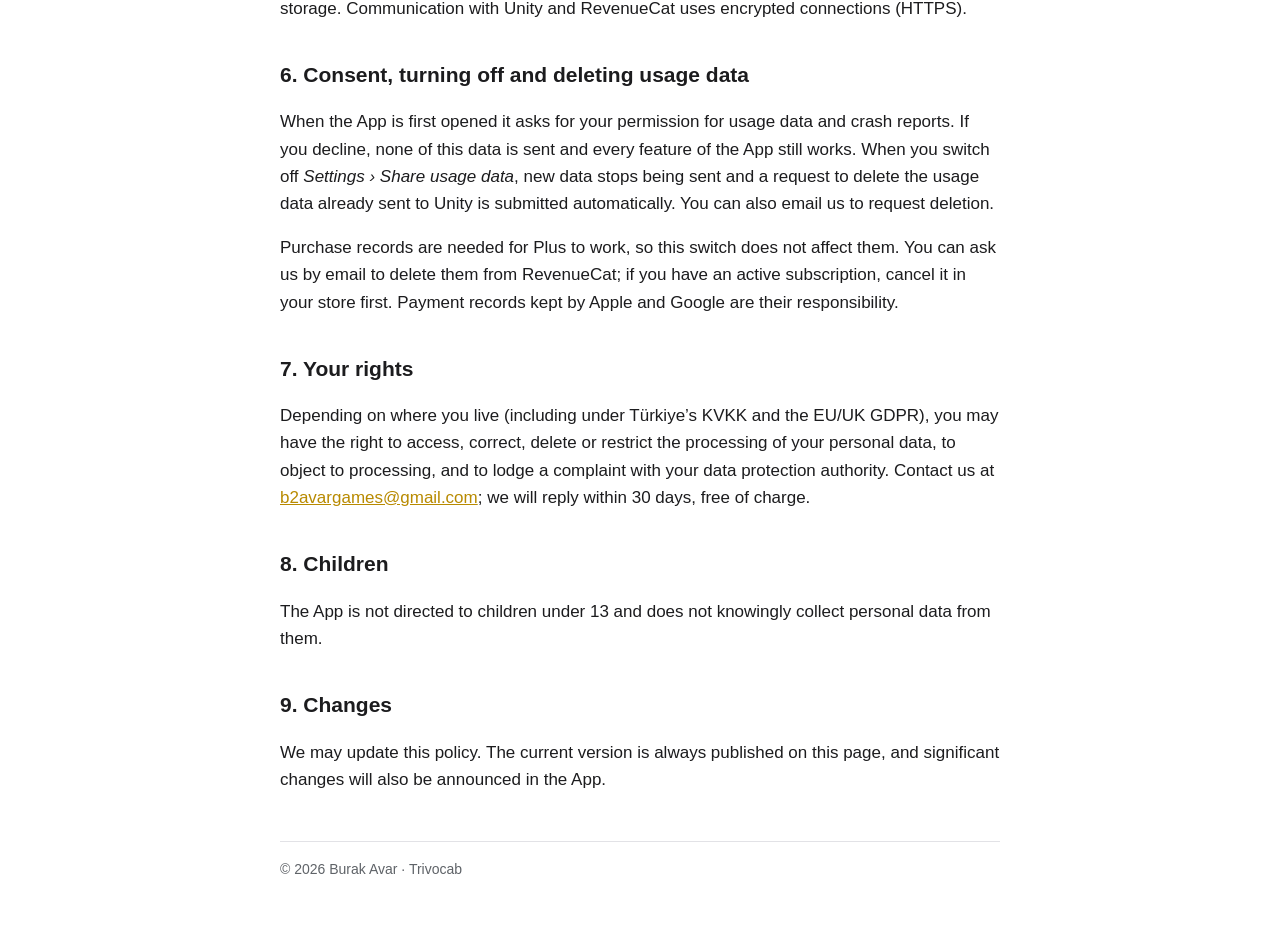
==== commit 9fe9b058: "Trivocab Plus (1.0.10): RevenueCat, abonelik ve satın alma bilgileri" ====
--- a/en.html
+++ b/en.html
@@ -11,14 +11,14 @@
 <header>
   <div class="brand">Trivocab</div>
   <h1>Privacy Policy</h1>
-  <div class="meta">Effective and last updated: September 23, 2026</div>
+  <div class="meta">First effective: September 23, 2026 · Last updated: November 1, 2026</div>
   <div class="lang"><a href="tr.html">Türkçe</a><a href="index.html">Home</a></div>
 </header>
 
 <p>This policy explains how personal data is handled when you use the Trivocab mobile app (the “App”).</p>
 
 <div class="card">
-  <strong>In short:</strong> You don’t need an account. We never ask for your name, email, phone number or location. Your learning progress stays encrypted on your device. The App shows no ads and we never sell your data. To fix bugs and improve the App we use Unity’s analytics and crash reporting service <strong>only if you allow it</strong>. We ask on first launch, and you can change your choice any time in <em>Settings › Share usage data</em>.
+  <strong>In short:</strong> You don’t need an account. We never ask for your name, email, phone number or location. Your learning progress stays encrypted on your device. The App shows no ads and we never sell your data. To fix bugs and improve the App we use Unity’s analytics and crash reporting service <strong>only if you allow it</strong>. We ask on first launch, and you can change your choice any time in <em>Settings › Share usage data</em>. If you buy <strong>Trivocab Plus</strong>, the payment is taken by Apple or Google; we never see your card details. To verify your purchase, an anonymous ID and the purchase record are shared with our service provider RevenueCat.
 </div>
 
 <h2>1. Who is responsible</h2>
@@ -52,7 +52,14 @@
     <td>Detecting and fixing crashes and errors, keeping the service secure</td>
     <td>Consent (the same permission as above)</td>
   </tr>
+  <tr>
+    <td>Purchase and subscription data: an anonymous user ID created by the App, the product purchased (monthly, yearly or lifetime Plus), purchase, trial, renewal and expiry dates, store transaction ID, price, currency and store country; on iOS, the app version you first downloaded; app version, OS, language and IP address</td>
+    <td>RevenueCat, Inc. servers (USA); the payment record is also held by Apple or Google</td>
+    <td>Verifying purchases, unlocking and keeping Plus active, restoring purchases, giving free lifetime Plus to people who used the App before Plus existed, handling cancellations and refunds</td>
+    <td>Necessary to perform the purchase contract; legal obligations</td>
+  </tr>
 </table>
+<p>The App connects to RevenueCat with an anonymous ID at launch to check your Plus access; if you have not bought anything, only this anonymous ID and technical details are processed. Advertising IDs (IDFA/GAID) and other device identifiers are not sent to RevenueCat.</p>
 <p>This data is not linked to your name, email or any other identity, is not used for advertising or cross-app tracking, and is never sold.</p>
 
 <h3>Features that stay on your device</h3>
@@ -63,20 +70,31 @@
   <li><strong>Support email:</strong> <em>Settings › Contact us</em> opens your email app with the app version, device model, OS and language added below your message. It reaches us only if you send it; your email address and these details are used only to reply to you.</li>
 </ul>
 
+<h3>Paid subscription (Trivocab Plus)</h3>
+<ul>
+  <li>Levels A1 and A2, and the first 10 chapters of B1, B2 and C1, are free. For the rest you can buy Trivocab Plus monthly, yearly (with a 7-day free trial) or as a one-time lifetime purchase.</li>
+  <li>Payment is taken by Apple or Google through your App Store or Google Play account. Your card and payment details never reach us.</li>
+  <li>Subscriptions renew automatically unless cancelled at least 24 hours before the end of the period. You can cancel any time in your App Store or Google Play subscription settings; if you cancel before a free trial ends, you are not charged.</li>
+  <li>Refund requests are handled by Apple or Google under their own rules.</li>
+  <li>You can unlock Plus bought on another device with <em>Settings › Restore purchases</em>, using the same store account.</li>
+</ul>
+
 <h2>3. Sharing and international transfers</h2>
-<p>Usage and technical data are shared with our service provider <strong>Unity Technologies</strong> (Unity Gaming Services – Analytics and Diagnostics), whose servers are located outside Türkiye and may be outside your country. Unity’s terms: <a href="https://unity.com/legal/game-player-and-app-user-privacy-policy">Unity Game Player and App User Privacy Policy</a>. We may disclose data to public authorities where required by law. We do not share it with anyone else.</p>
+<p>Usage and technical data are shared with our service provider <strong>Unity Technologies</strong> (Unity Gaming Services – Analytics and Diagnostics), whose servers are located outside Türkiye and may be outside your country. Unity’s terms: <a href="https://unity.com/legal/game-player-and-app-user-privacy-policy">Unity Game Player and App User Privacy Policy</a>. Purchase and subscription data is shared with our service provider <strong>RevenueCat, Inc.</strong> (USA) to verify purchases: <a href="https://www.revenuecat.com/privacy">RevenueCat Privacy Policy</a>. Payments are processed by Apple (App Store) or Google (Google Play) under their own privacy policies. We may disclose data to public authorities where required by law. We do not share it with anyone else.</p>
 
 <h2>4. How long we keep it</h2>
 <ul>
   <li>Progress on your device: until you delete it (Settings › Reset progress, or uninstalling the App).</li>
   <li>Usage and technical data: up to 13 months at Unity, after which it is deleted or anonymised.</li>
+  <li>Purchase and subscription records: while your Plus access continues and for the retention periods required by tax and commercial law; then deleted or anonymised.</li>
 </ul>
 
 <h2>5. Security</h2>
-<p>The progress file is encrypted with AES-256 and signed. Its key is not part of the App: it is generated for each installation and stored in the iOS Keychain or in Android’s app-private storage. Communication with Unity uses encrypted connections (HTTPS).</p>
+<p>The progress file is encrypted with AES-256 and signed. Its key is not part of the App: it is generated for each installation and stored in the iOS Keychain or in Android’s app-private storage. Communication with Unity and RevenueCat uses encrypted connections (HTTPS).</p>
 
 <h2>6. Consent, turning off and deleting usage data</h2>
 <p>When the App is first opened it asks for your permission for usage data and crash reports. If you decline, none of this data is sent and every feature of the App still works. When you switch off <em>Settings › Share usage data</em>, new data stops being sent and a request to delete the usage data already sent to Unity is submitted automatically. You can also email us to request deletion.</p>
+<p>Purchase records are needed for Plus to work, so this switch does not affect them. You can ask us by email to delete them from RevenueCat; if you have an active subscription, cancel it in your store first. Payment records kept by Apple and Google are their responsibility.</p>
 
 <h2>7. Your rights</h2>
 <p>Depending on where you live (including under Türkiye’s KVKK and the EU/UK GDPR), you may have the right to access, correct, delete or restrict the processing of your personal data, to object to processing, and to lodge a complaint with your data protection authority. Contact us at <a href="mailto:b2avargames@gmail.com">b2avargames@gmail.com</a>; we will reply within 30 days, free of charge.</p>
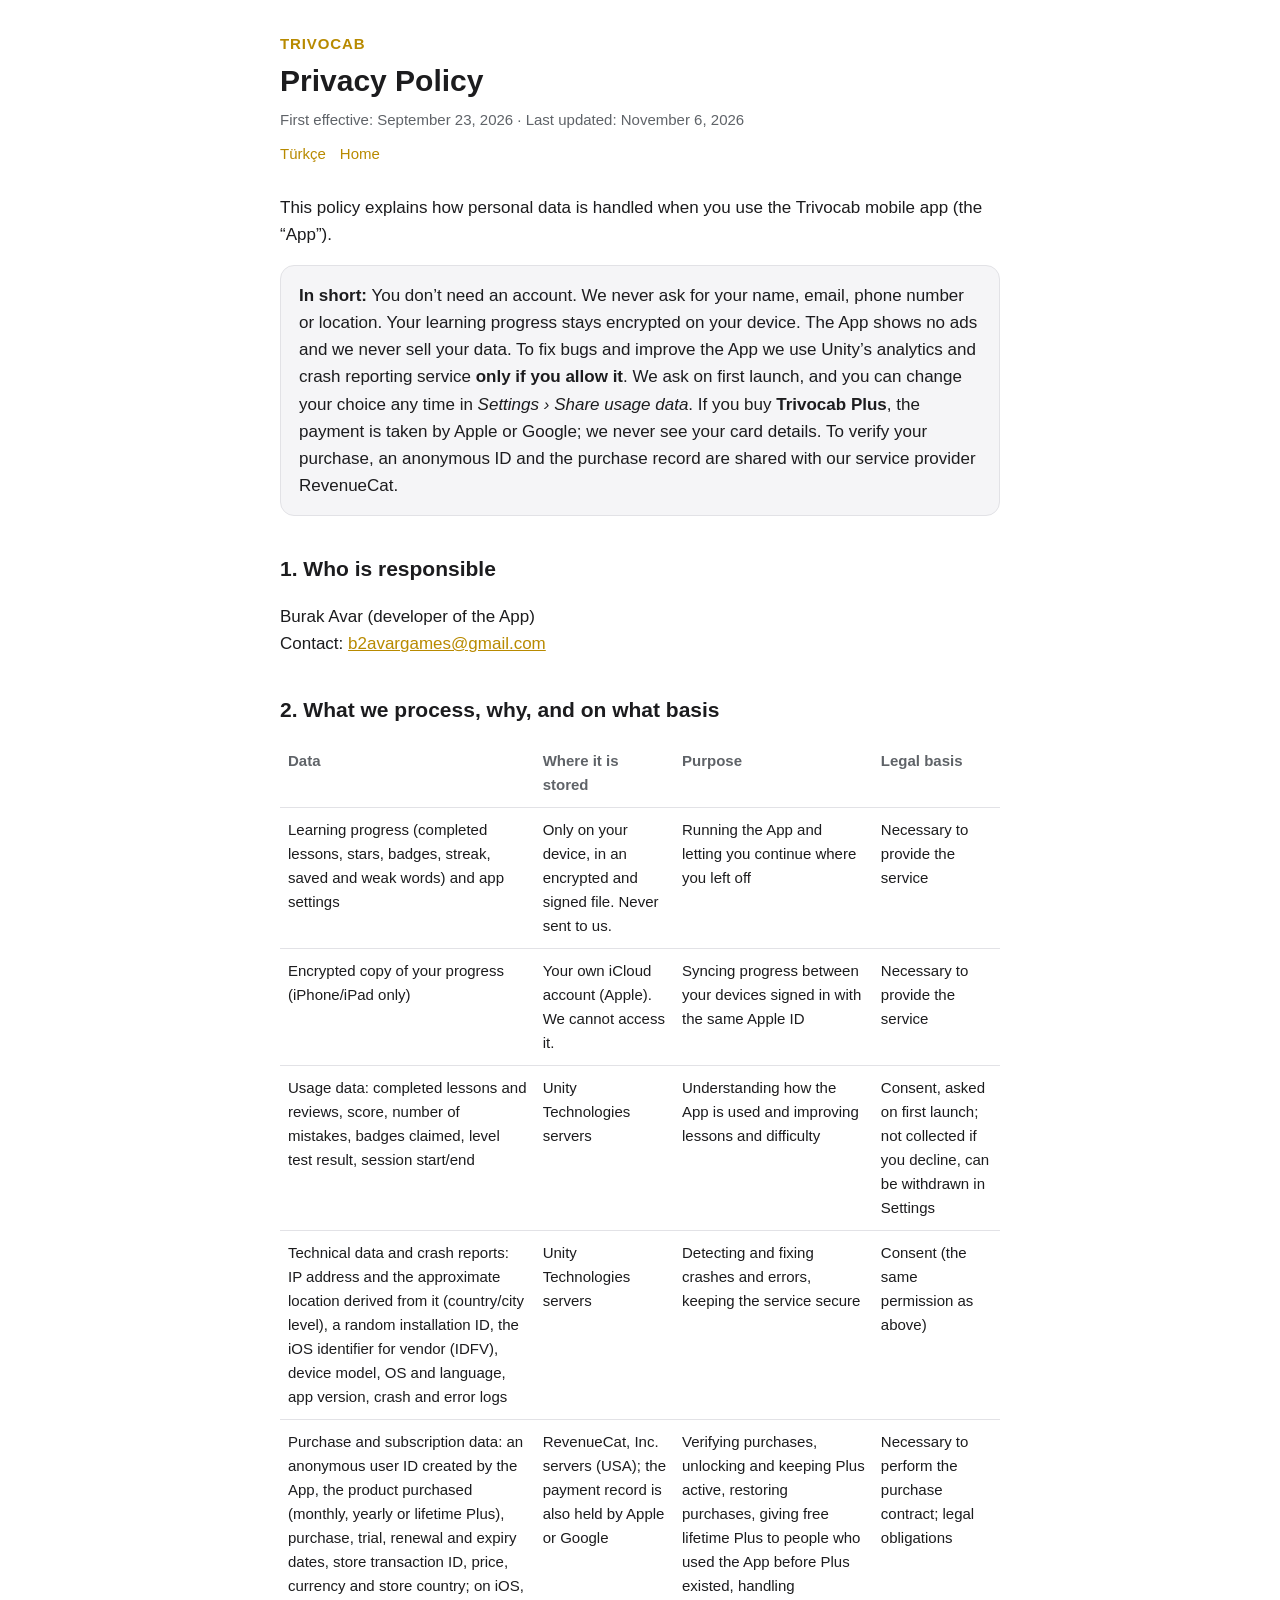
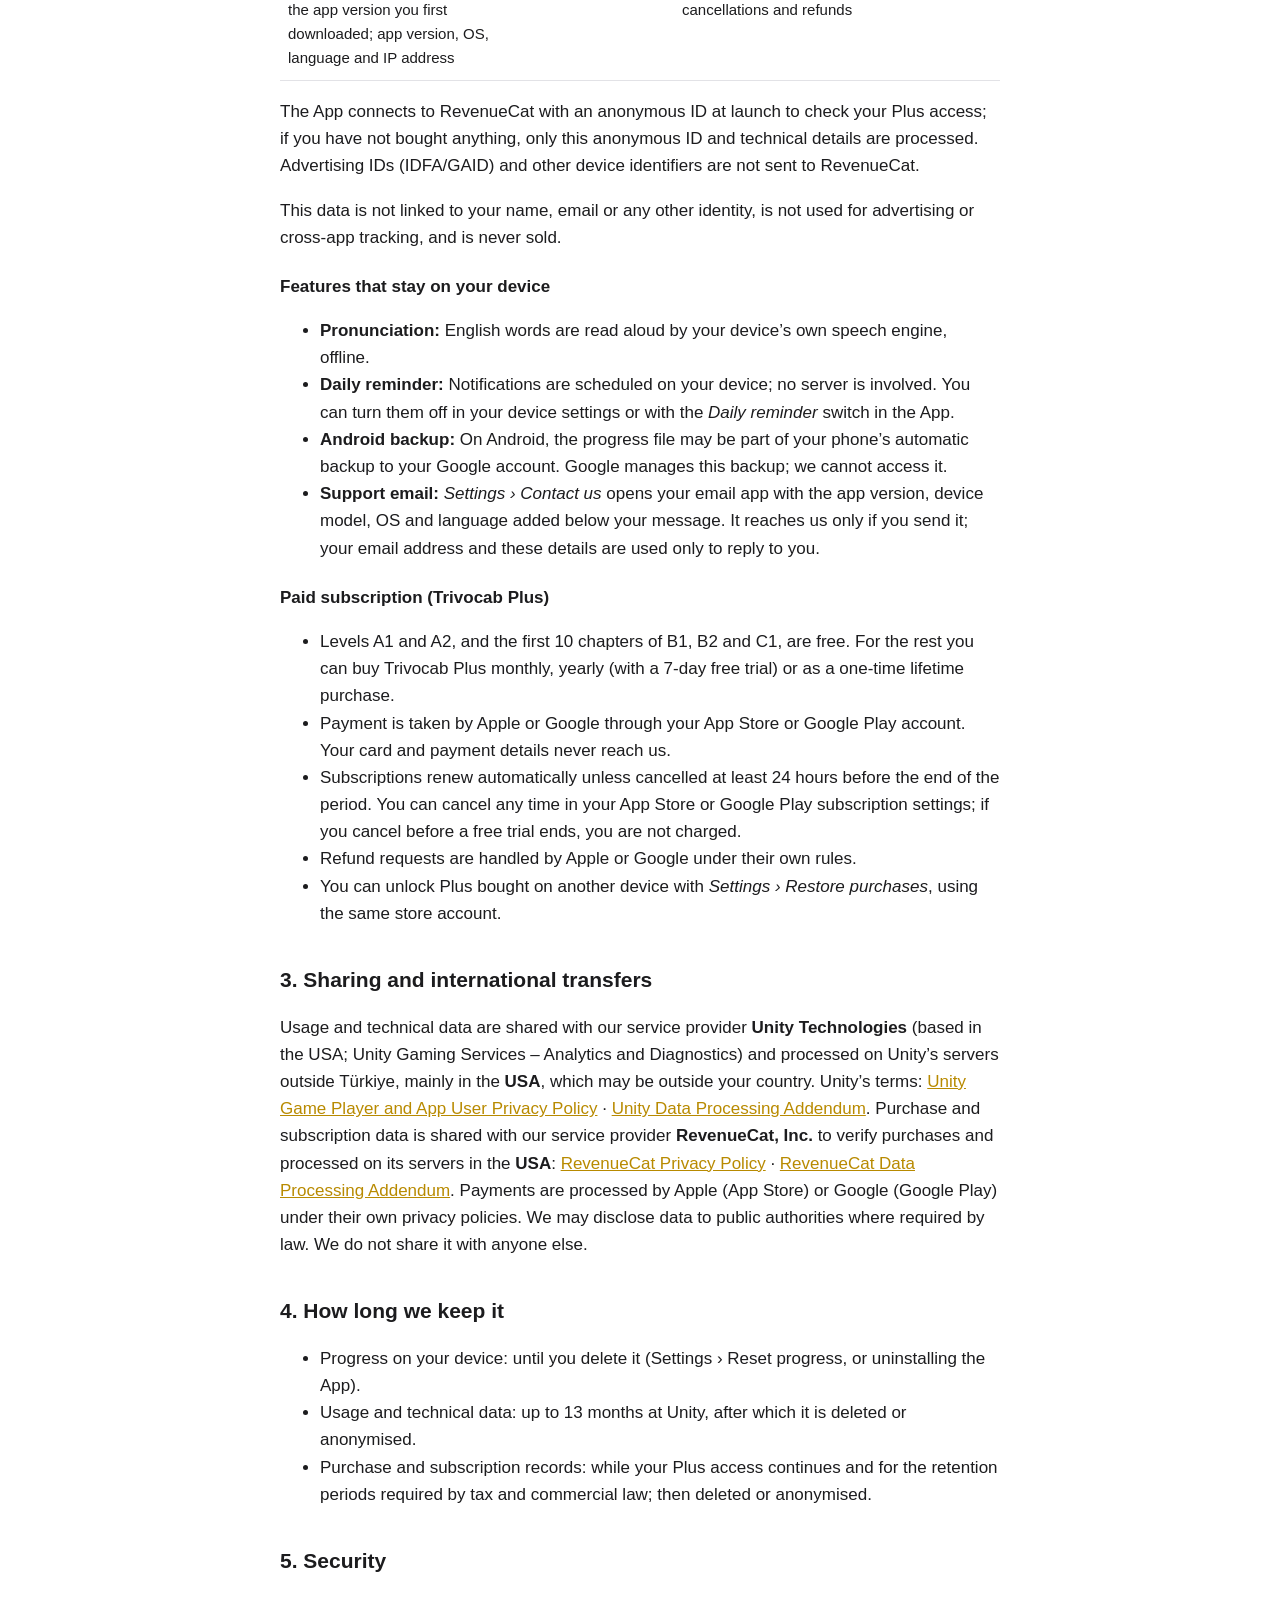
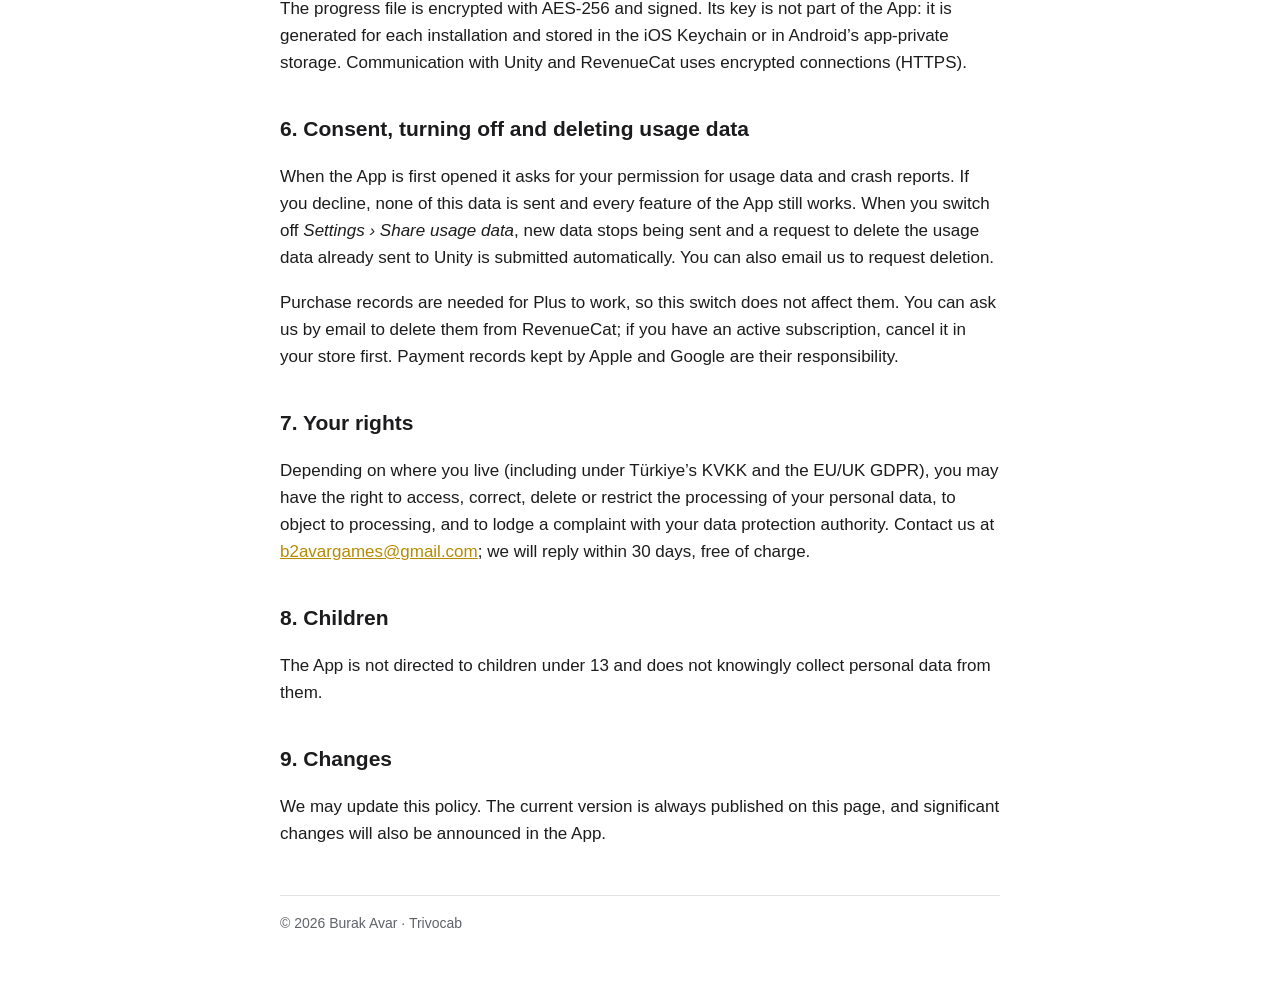
==== commit 0c63697e: "Gizlilik: yurt dışı aktarımda ülkeler (ABD) ve DPA linkleri eklendi" ====
--- a/en.html
+++ b/en.html
@@ -11,7 +11,7 @@
 <header>
   <div class="brand">Trivocab</div>
   <h1>Privacy Policy</h1>
-  <div class="meta">First effective: September 23, 2026 · Last updated: November 1, 2026</div>
+  <div class="meta">First effective: September 23, 2026 · Last updated: November 6, 2026</div>
   <div class="lang"><a href="tr.html">Türkçe</a><a href="index.html">Home</a></div>
 </header>
 
@@ -80,7 +80,7 @@
 </ul>
 
 <h2>3. Sharing and international transfers</h2>
-<p>Usage and technical data are shared with our service provider <strong>Unity Technologies</strong> (Unity Gaming Services – Analytics and Diagnostics), whose servers are located outside Türkiye and may be outside your country. Unity’s terms: <a href="https://unity.com/legal/game-player-and-app-user-privacy-policy">Unity Game Player and App User Privacy Policy</a>. Purchase and subscription data is shared with our service provider <strong>RevenueCat, Inc.</strong> (USA) to verify purchases: <a href="https://www.revenuecat.com/privacy">RevenueCat Privacy Policy</a>. Payments are processed by Apple (App Store) or Google (Google Play) under their own privacy policies. We may disclose data to public authorities where required by law. We do not share it with anyone else.</p>
+<p>Usage and technical data are shared with our service provider <strong>Unity Technologies</strong> (based in the USA; Unity Gaming Services – Analytics and Diagnostics) and processed on Unity’s servers outside Türkiye, mainly in the <strong>USA</strong>, which may be outside your country. Unity’s terms: <a href="https://unity.com/legal/game-player-and-app-user-privacy-policy">Unity Game Player and App User Privacy Policy</a> · <a href="https://unity.com/legal/unity-data-processing-addendum-dpa">Unity Data Processing Addendum</a>. Purchase and subscription data is shared with our service provider <strong>RevenueCat, Inc.</strong> to verify purchases and processed on its servers in the <strong>USA</strong>: <a href="https://www.revenuecat.com/privacy">RevenueCat Privacy Policy</a> · <a href="https://www.revenuecat.com/dpa">RevenueCat Data Processing Addendum</a>. Payments are processed by Apple (App Store) or Google (Google Play) under their own privacy policies. We may disclose data to public authorities where required by law. We do not share it with anyone else.</p>
 
 <h2>4. How long we keep it</h2>
 <ul>
